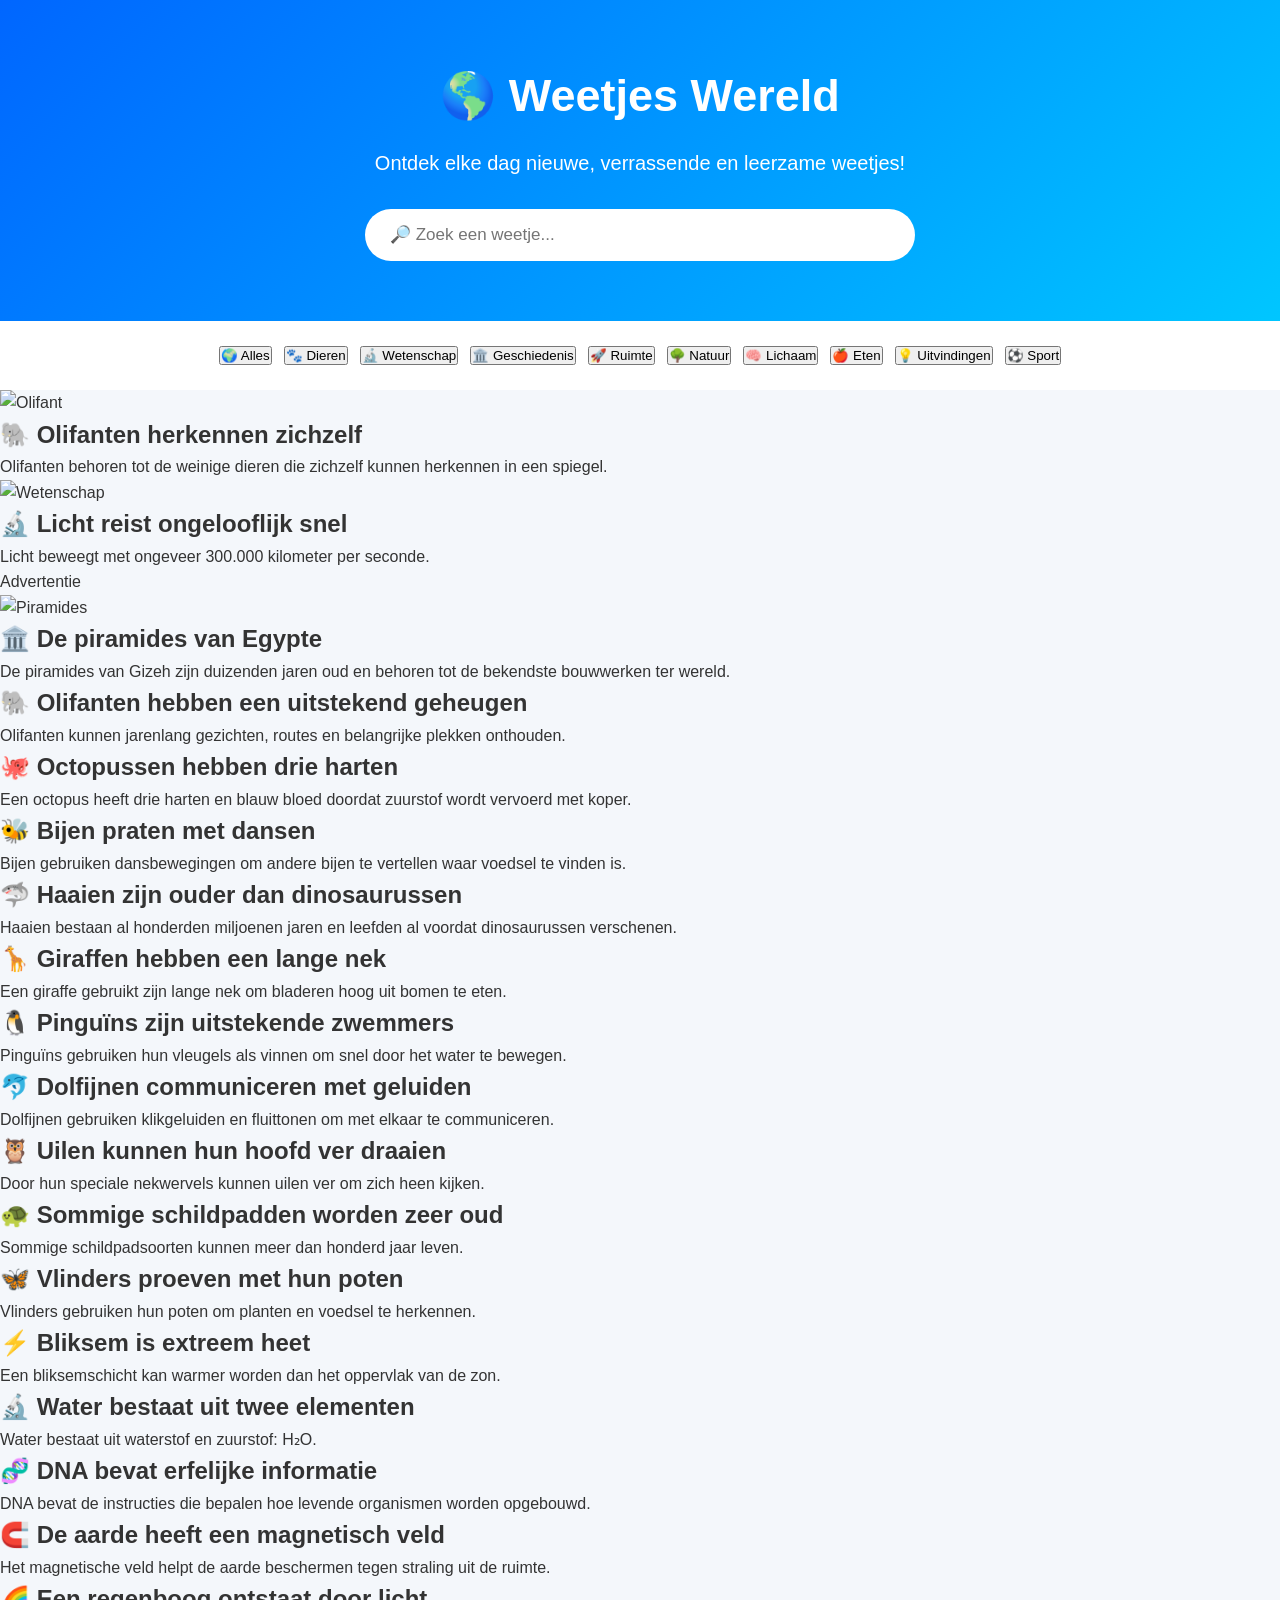
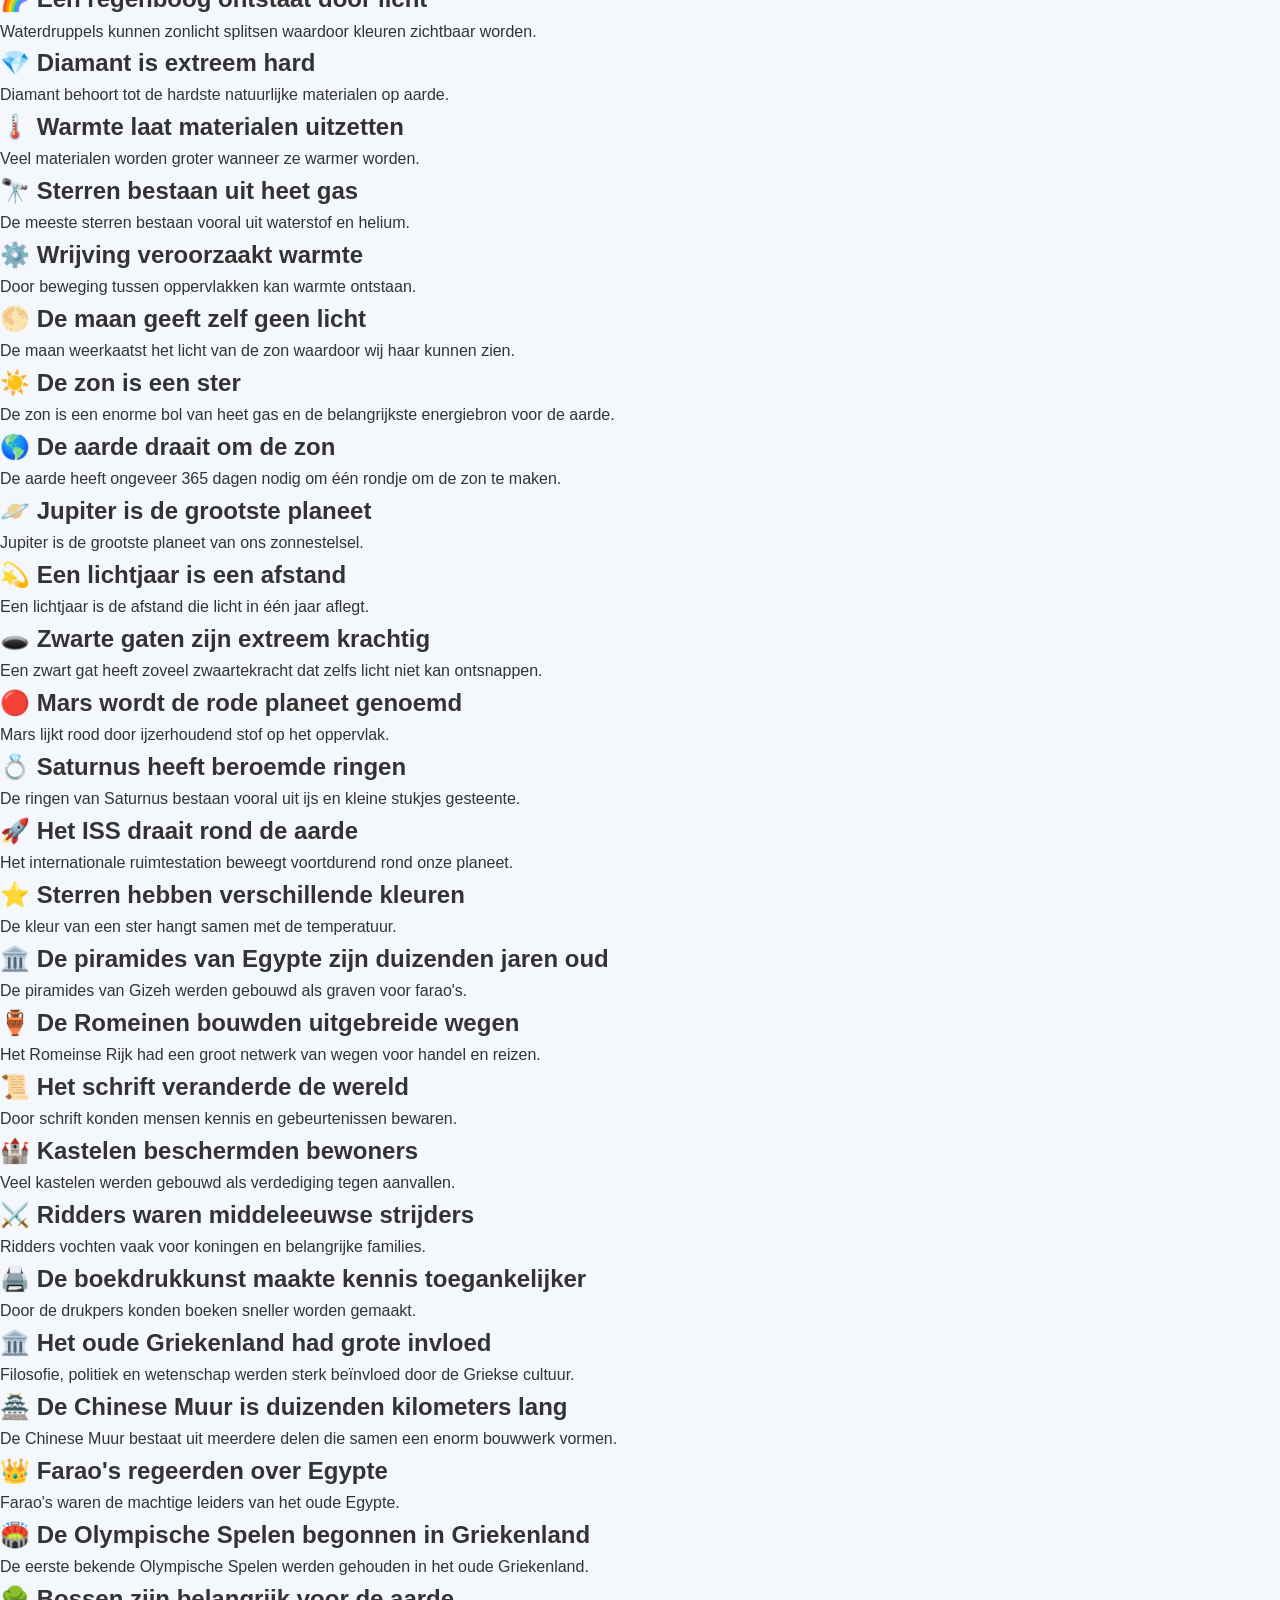
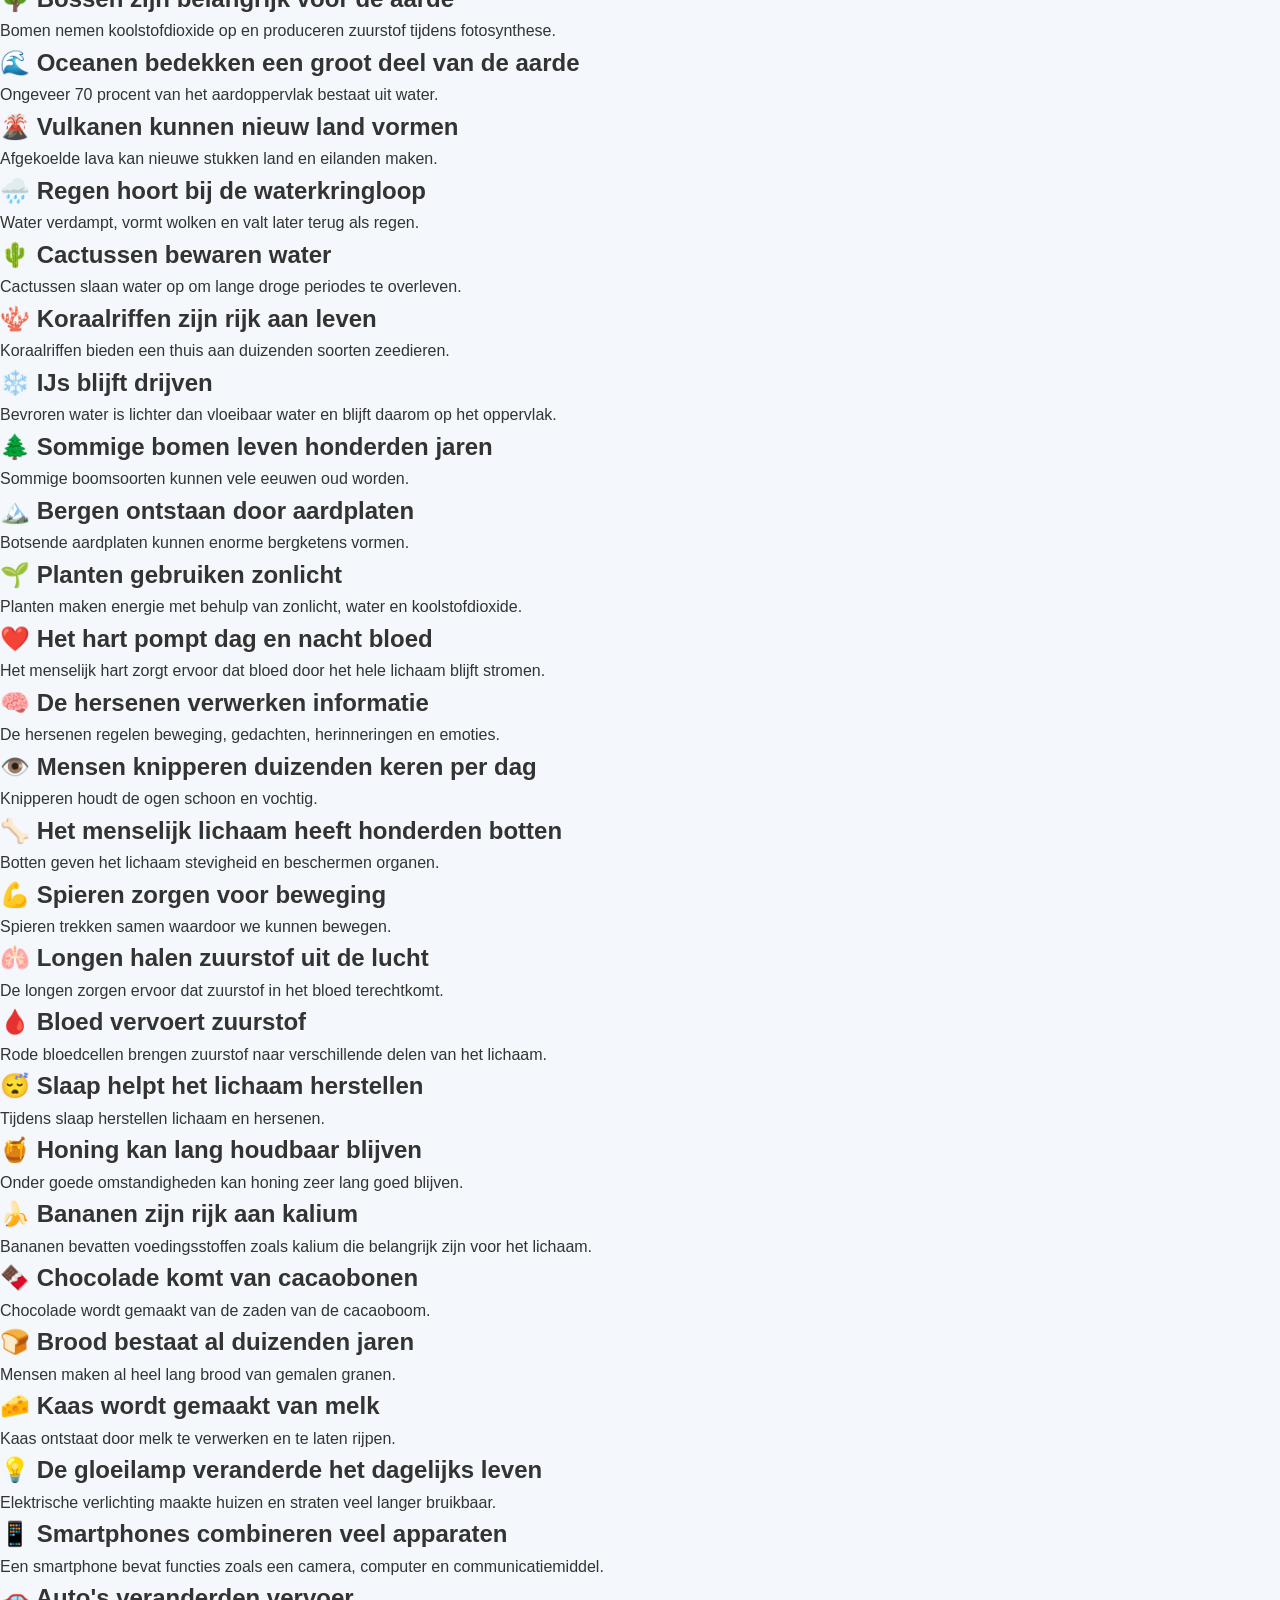
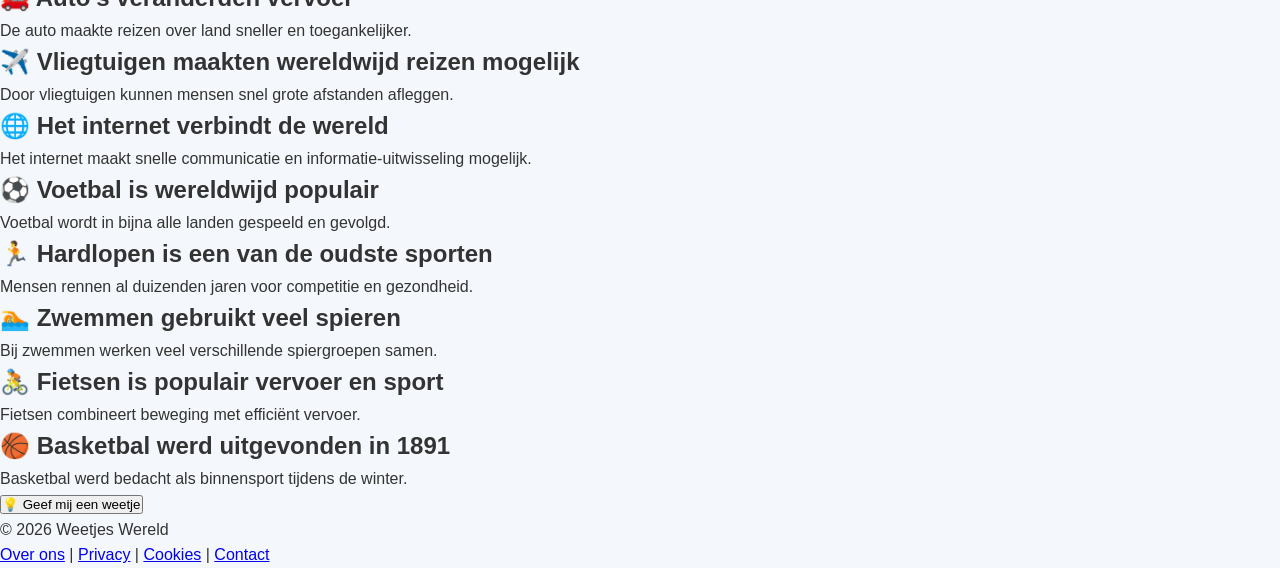
==== index.html @ 2235fa47 "Update index.html" ====
<!DOCTYPE html>
<html lang="nl">

<head>

<meta charset="UTF-8">
<meta name="viewport" content="width=device-width, initial-scale=1.0">

<title>Weetjes Wereld | De leukste en verrassendste weetjes</title>

<meta name="description" content="Ontdek dagelijks leuke weetjes over dieren, wetenschap, geschiedenis, ruimte, natuur, het menselijk lichaam en meer.">

<meta name="keywords" content="weetjes, leuke weetjes, dieren weetjes, wetenschap, geschiedenis, ruimte, natuur">

<meta name="author" content="Weetjes Wereld">


<!-- Google AdSense -->
<script async src="https://pagead2.googlesyndication.com/pagead/js/adsbygoogle.js?client=ca-pub-6813339615680211"
crossorigin="anonymous"></script>


<link rel="stylesheet" href="style.css">

</head>


<body>


<header>

<h1>🌎 Weetjes Wereld</h1>

<p>
Ontdek elke dag nieuwe, verrassende en leerzame weetjes!
</p>


<input 
type="text" 
id="search" 
placeholder="🔎 Zoek een weetje..."
>

</header>



<nav>

<button onclick="filter('alles')">🌍 Alles</button>
<button onclick="filter('dieren')">🐾 Dieren</button>
<button onclick="filter('wetenschap')">🔬 Wetenschap</button>
<button onclick="filter('geschiedenis')">🏛️ Geschiedenis</button>
<button onclick="filter('ruimte')">🚀 Ruimte</button>
<button onclick="filter('natuur')">🌳 Natuur</button>
<button onclick="filter('lichaam')">🧠 Lichaam</button>
<button onclick="filter('eten')">🍎 Eten</button>
<button onclick="filter('uitvindingen')">💡 Uitvindingen</button>
<button onclick="filter('sport')">⚽ Sport</button>

</nav>



<main id="weetjes">


<section class="kaart dieren">

<img src="https://images.unsplash.com/photo-1549366021-9f761d450615?auto=format&fit=crop&w=900&q=80" alt="Olifant">

<h2>🐘 Olifanten herkennen zichzelf</h2>

<p>
Olifanten behoren tot de weinige dieren die zichzelf kunnen herkennen in een spiegel.
</p>

</section>



<section class="kaart wetenschap">

<img src="https://images.unsplash.com/photo-1532094349884-543bc11b234d?auto=format&fit=crop&w=900&q=80" alt="Wetenschap">

<h2>🔬 Licht reist ongelooflijk snel</h2>

<p>
Licht beweegt met ongeveer 300.000 kilometer per seconde.
</p>

</section>



<section class="advertentie">

<p>Advertentie</p>

<ins class="adsbygoogle"
style="display:block"
data-ad-client="ca-pub-6813339615680211"
data-ad-format="auto"
data-full-width-responsive="true"></ins>


<script>
(adsbygoogle = window.adsbygoogle || []).push({});
</script>


</section>




<section class="kaart geschiedenis">

<img src="https://images.unsplash.com/photo-1564399579883-451a5d44ec08?auto=format&fit=crop&w=900&q=80" alt="Piramides">

<h2>🏛️ De piramides van Egypte</h2>

<p>
De piramides van Gizeh zijn duizenden jaren oud en behoren tot de bekendste bouwwerken ter wereld.
</p>

</section>




</main>



<div class="actie">

<button class="weetje-knop" onclick="willekeurigWeetje()">

💡 Geef mij een weetje

</button>

</div>




<footer>

<p>
© 2026 Weetjes Wereld
</p>


<p>

<a href="over-ons.html">Over ons</a> |

<a href="privacy.html">Privacy</a> |

<a href="cookiebeleid.html">Cookies</a> |

<a href="contact.html">Contact</a>

</p>

</footer>



<script src="weetjes.js?v=2"></script>
<script src="script.js?v=2"></script>


</body>

</html>
---- style.css ----
/* =====================================
   WEETJES WERELD - COMPLETE STYLE
   ===================================== */


* {
    margin: 0;
    padding: 0;
    box-sizing: border-box;
}


body {

    font-family: Arial, Helvetica, sans-serif;

    background: #f4f7fb;

    color: #333;

    line-height: 1.6;

}



/* ================= HEADER ================= */


header {

    background: linear-gradient(135deg,#0066ff,#00c6ff);

    color:white;

    text-align:center;

    padding:60px 20px;

}


header h1 {

    font-size:45px;

    margin-bottom:15px;

}


header p {

    font-size:20px;

    margin-bottom:30px;

}



#search {

    width:90%;

    max-width:550px;

    padding:16px 25px;

    border:none;

    border-radius:40px;

    font-size:17px;

    outline:none;

}



/* ================= NAVIGATIE ================= */


nav {

    background:white;

    display:flex;

    justify-content:center;

    flex-wrap:wrap;

    gap:12px;

    padding:25px;

}



nav button {
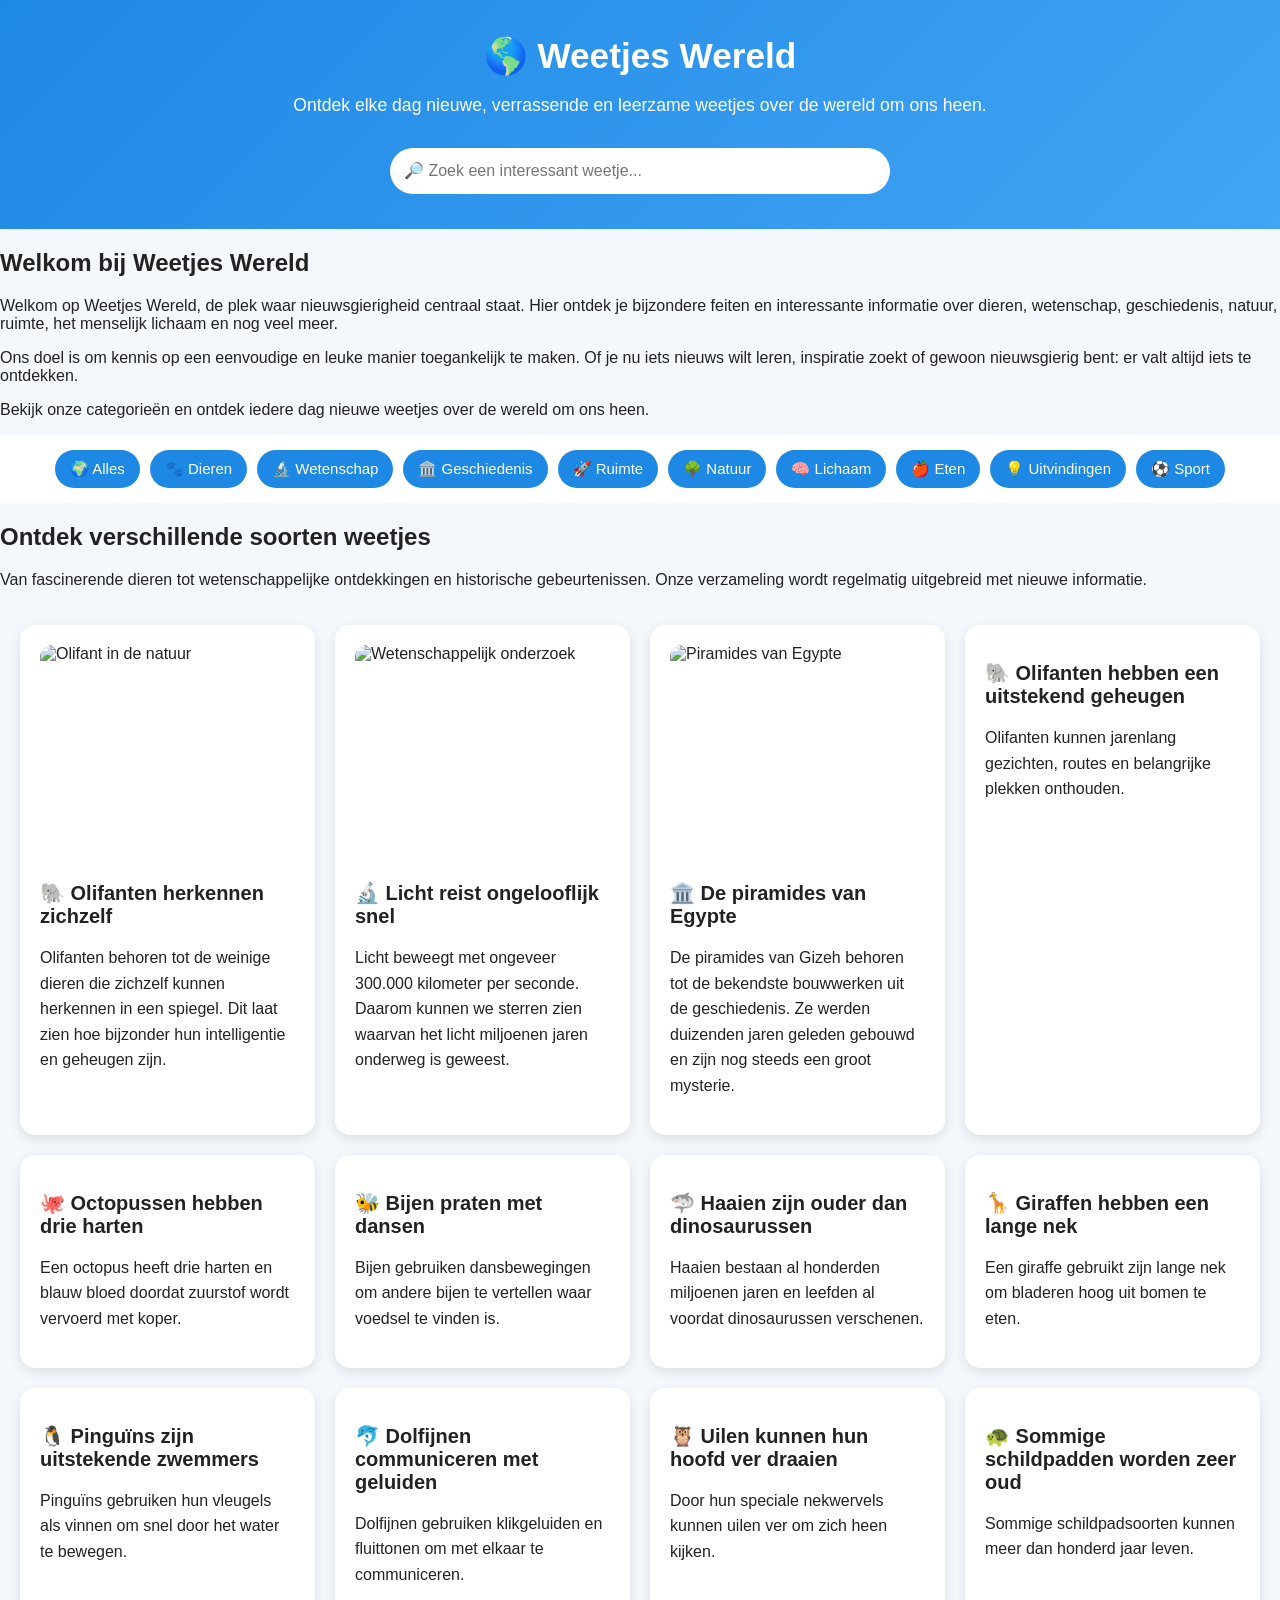
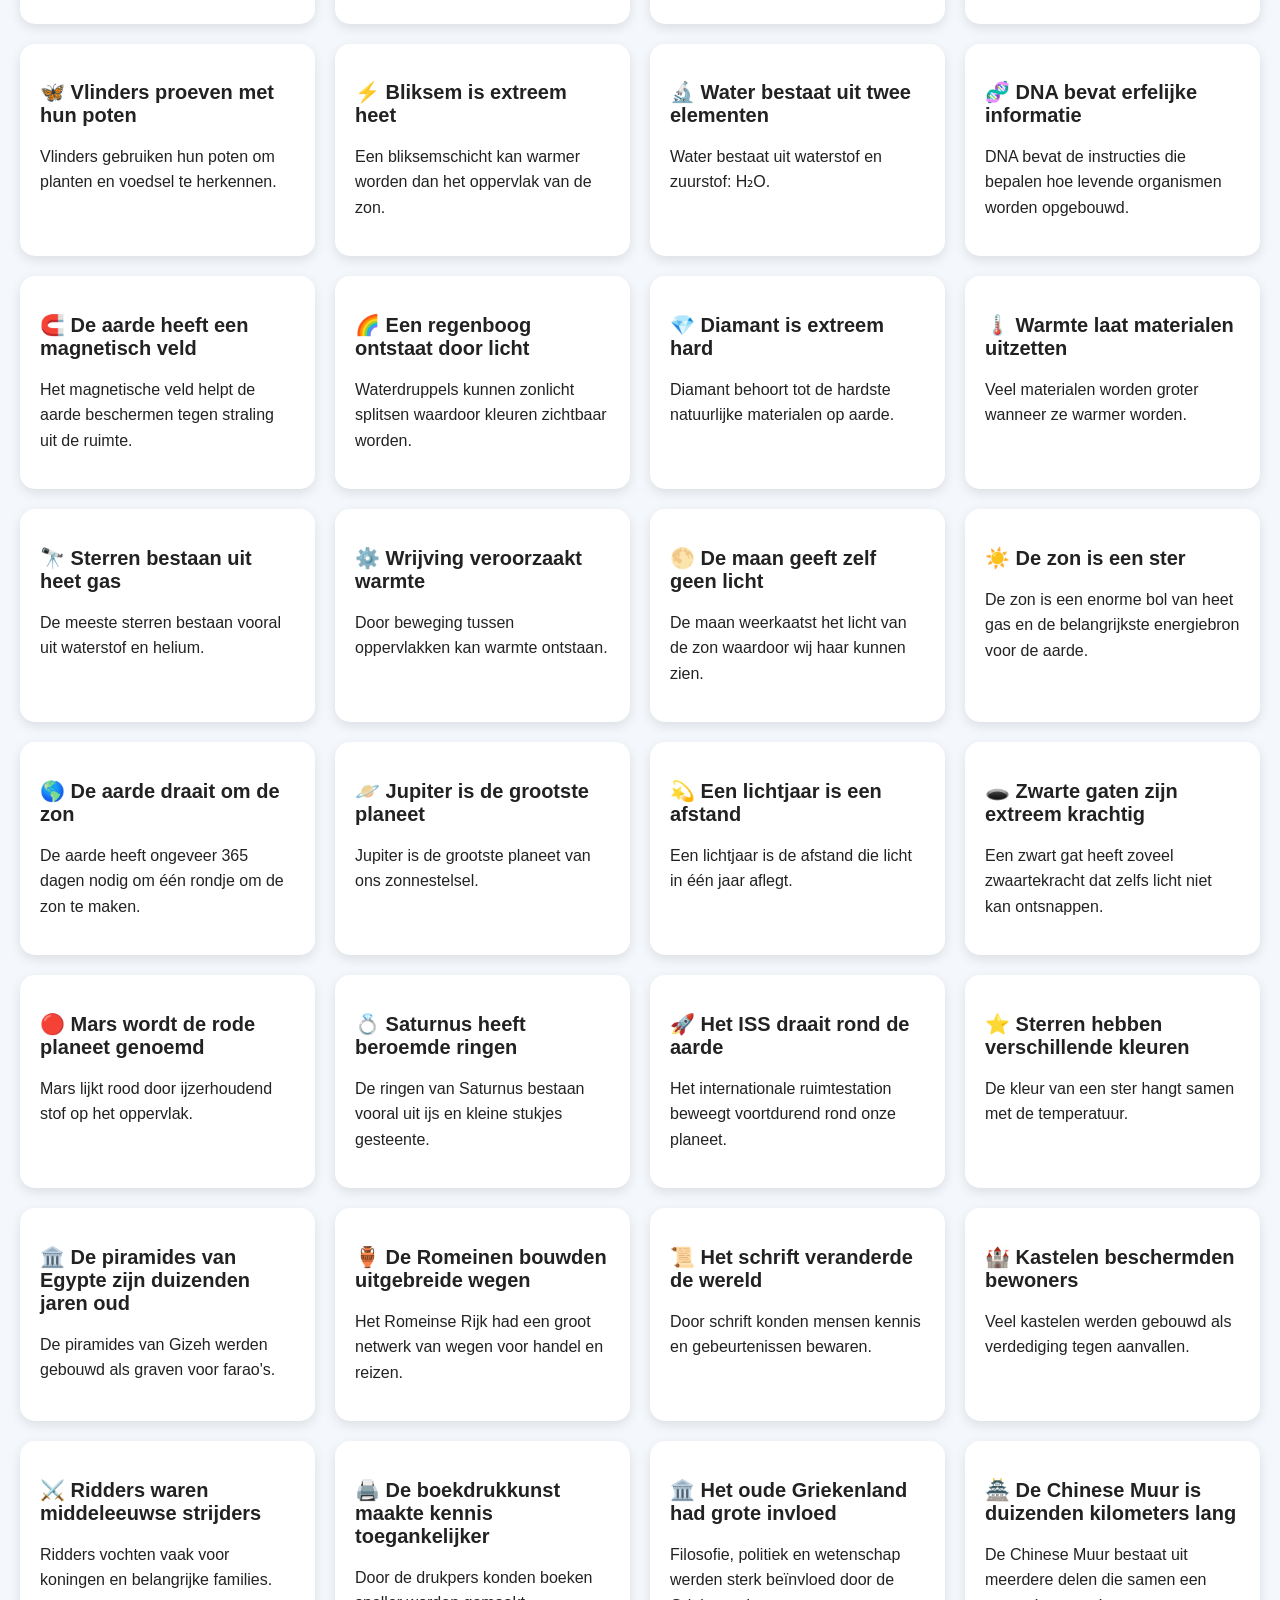
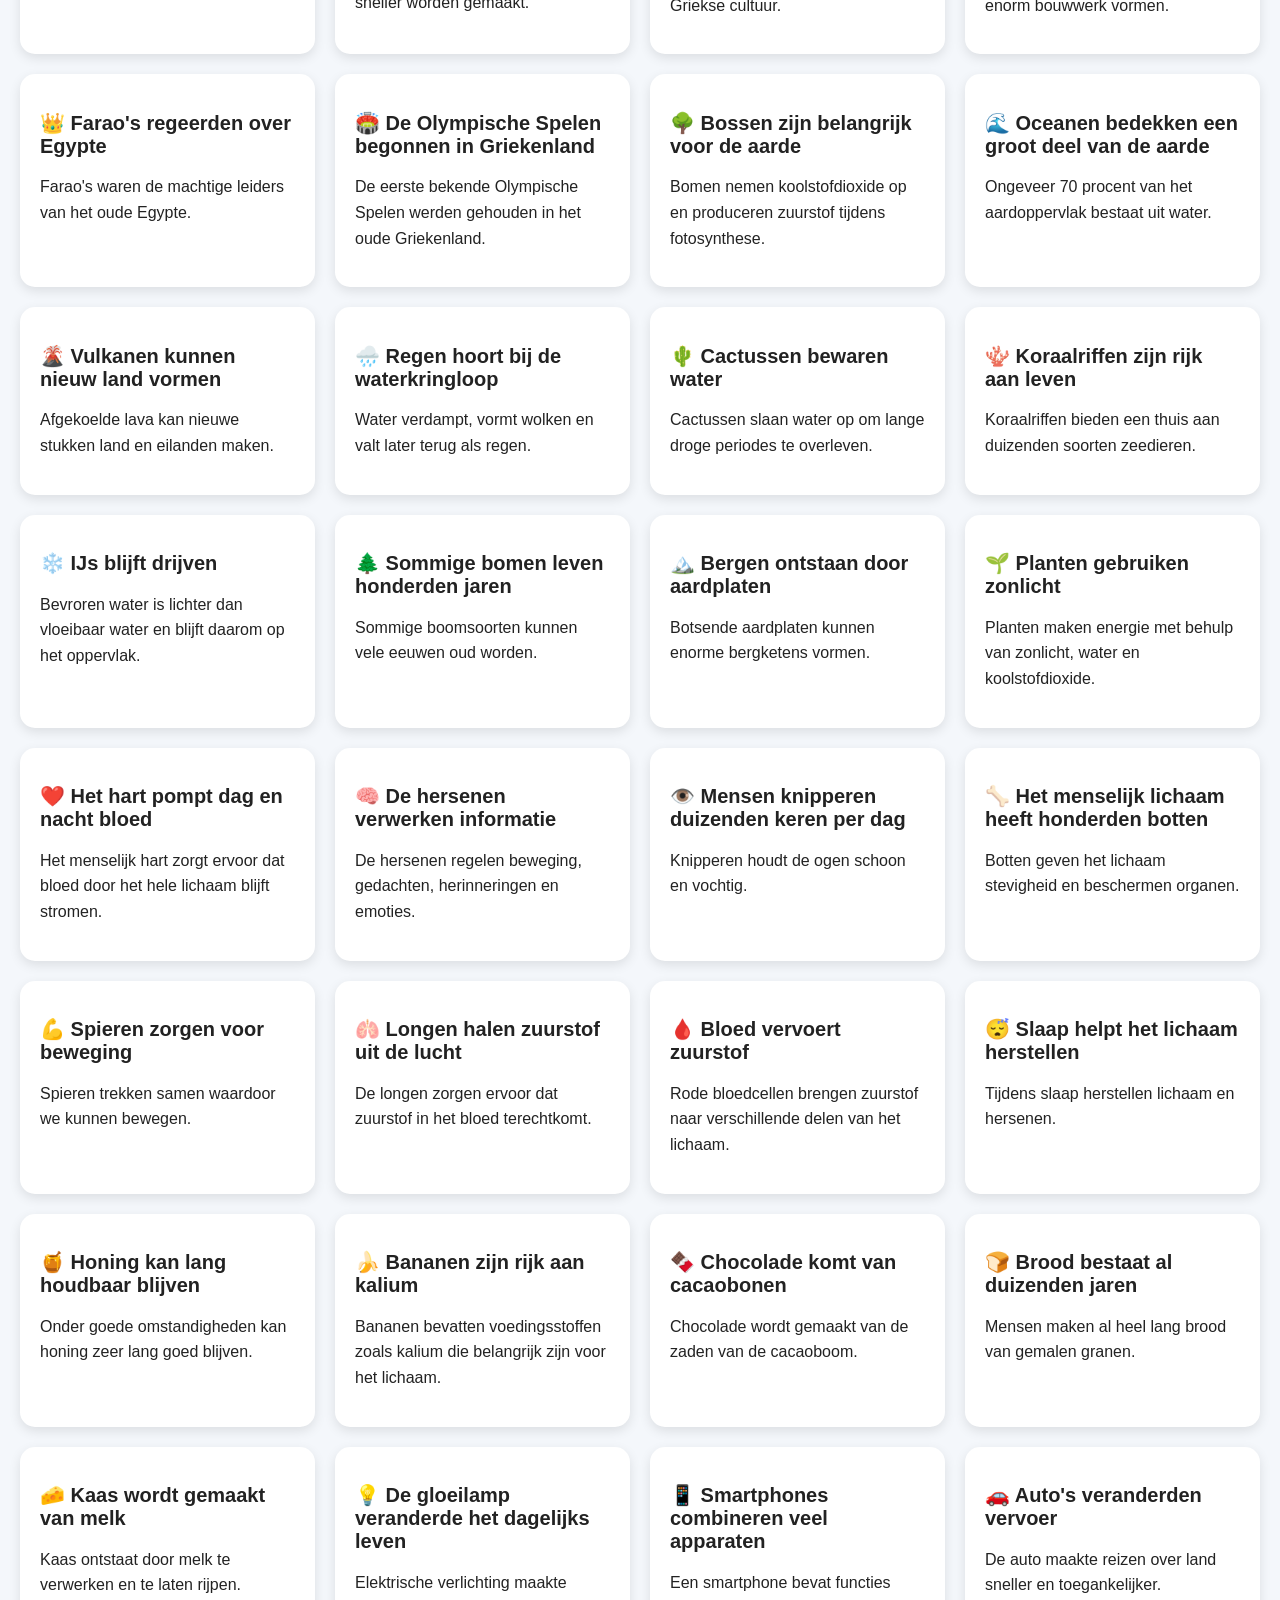
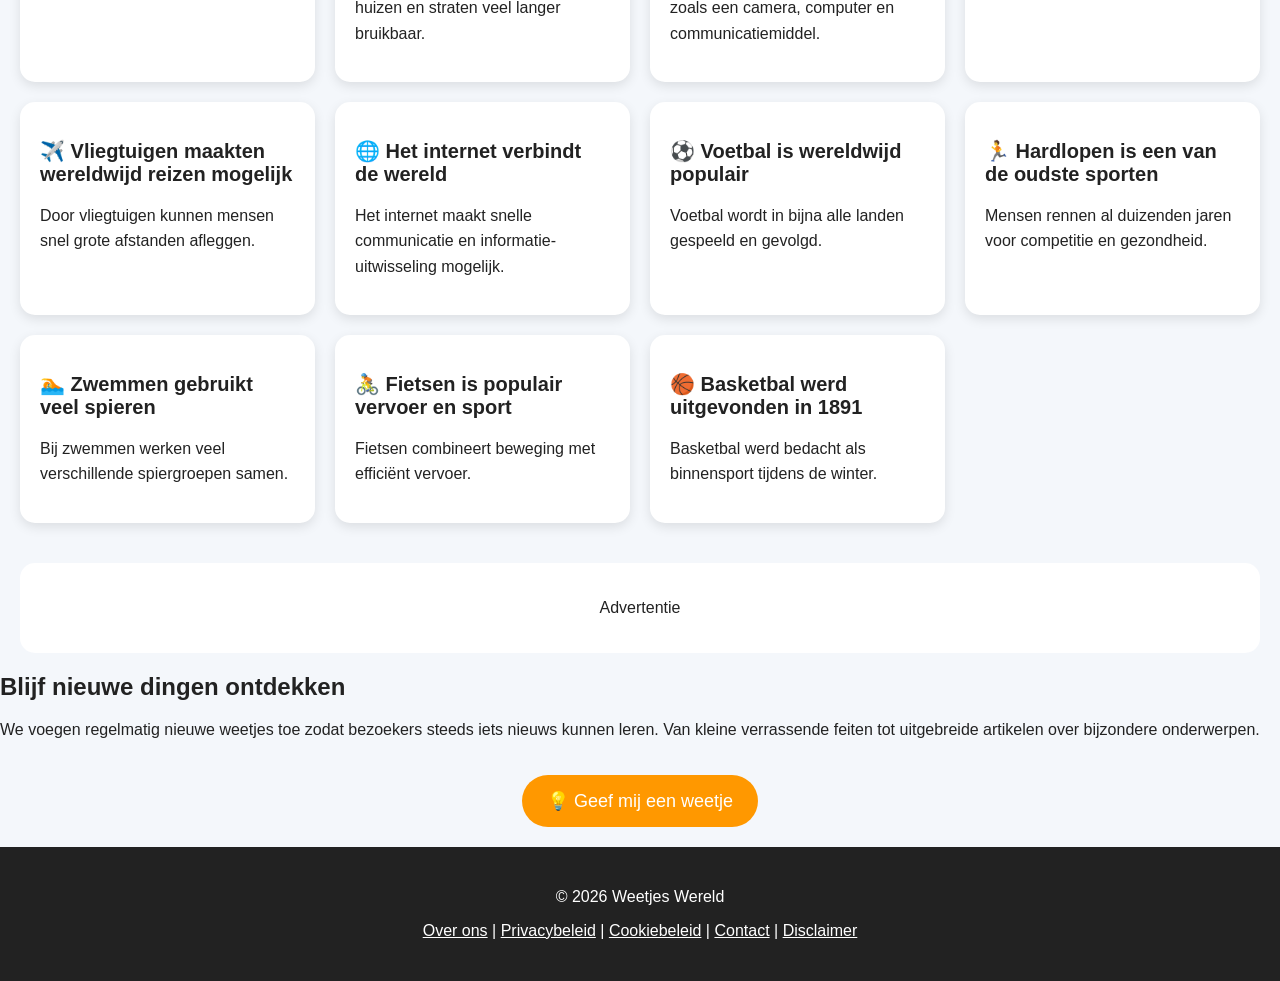
==== commit 85e65033: "Update index.html" ====
--- a/index.html
+++ b/index.html
@@ -6,11 +6,11 @@
 <meta charset="UTF-8">
 <meta name="viewport" content="width=device-width, initial-scale=1.0">
 
-<title>Weetjes Wereld | De leukste en verrassendste weetjes</title>
-
-<meta name="description" content="Ontdek dagelijks leuke weetjes over dieren, wetenschap, geschiedenis, ruimte, natuur, het menselijk lichaam en meer.">
-
-<meta name="keywords" content="weetjes, leuke weetjes, dieren weetjes, wetenschap, geschiedenis, ruimte, natuur">
+<title>Weetjes Wereld | Ontdek de leukste en verrassendste weetjes</title>
+
+<meta name="description" content="Ontdek honderden interessante weetjes over dieren, wetenschap, geschiedenis, ruimte, natuur, het menselijk lichaam en meer. Leer elke dag iets nieuws met Weetjes Wereld.">
+
+<meta name="keywords" content="weetjes, leuke weetjes, interessante feiten, dieren weetjes, wetenschap, geschiedenis, ruimte, natuur">
 
 <meta name="author" content="Weetjes Wereld">
 
@@ -33,17 +33,44 @@
 <h1>🌎 Weetjes Wereld</h1>
 
 <p>
-Ontdek elke dag nieuwe, verrassende en leerzame weetjes!
+Ontdek elke dag nieuwe, verrassende en leerzame weetjes over de wereld om ons heen.
 </p>
 
 
 <input 
 type="text" 
 id="search" 
-placeholder="🔎 Zoek een weetje..."
+placeholder="🔎 Zoek een interessant weetje..."
 >
 
 </header>
+
+
+
+<main>
+
+
+<section class="intro">
+
+<h2>Welkom bij Weetjes Wereld</h2>
+
+<p>
+Welkom op Weetjes Wereld, de plek waar nieuwsgierigheid centraal staat.
+Hier ontdek je bijzondere feiten en interessante informatie over dieren,
+wetenschap, geschiedenis, natuur, ruimte, het menselijk lichaam en nog veel meer.
+</p>
+
+<p>
+Ons doel is om kennis op een eenvoudige en leuke manier toegankelijk te maken.
+Of je nu iets nieuws wilt leren, inspiratie zoekt of gewoon nieuwsgierig bent:
+er valt altijd iets te ontdekken.
+</p>
+
+<p>
+Bekijk onze categorieën en ontdek iedere dag nieuwe weetjes over de wereld om ons heen.
+</p>
+
+</section>
 
 
 
@@ -64,17 +91,32 @@
 
 
 
-<main id="weetjes">
+<section class="categorie-info">
+
+<h2>Ontdek verschillende soorten weetjes</h2>
+
+<p>
+Van fascinerende dieren tot wetenschappelijke ontdekkingen en historische gebeurtenissen.
+Onze verzameling wordt regelmatig uitgebreid met nieuwe informatie.
+</p>
+
+</section>
+
+
+
+
+<section id="weetjes">
 
 
 <section class="kaart dieren">
 
-<img src="https://images.unsplash.com/photo-1549366021-9f761d450615?auto=format&fit=crop&w=900&q=80" alt="Olifant">
+<img src="https://images.unsplash.com/photo-1549366021-9f761d450615?auto=format&fit=crop&w=900&q=80" alt="Olifant in de natuur">
 
 <h2>🐘 Olifanten herkennen zichzelf</h2>
 
 <p>
 Olifanten behoren tot de weinige dieren die zichzelf kunnen herkennen in een spiegel.
+Dit laat zien hoe bijzonder hun intelligentie en geheugen zijn.
 </p>
 
 </section>
@@ -83,13 +125,33 @@
 
 <section class="kaart wetenschap">
 
-<img src="https://images.unsplash.com/photo-1532094349884-543bc11b234d?auto=format&fit=crop&w=900&q=80" alt="Wetenschap">
+<img src="https://images.unsplash.com/photo-1532094349884-543bc11b234d?auto=format&fit=crop&w=900&q=80" alt="Wetenschappelijk onderzoek">
 
 <h2>🔬 Licht reist ongelooflijk snel</h2>
 
 <p>
 Licht beweegt met ongeveer 300.000 kilometer per seconde.
-</p>
+Daarom kunnen we sterren zien waarvan het licht miljoenen jaren onderweg is geweest.
+</p>
+
+</section>
+
+
+
+<section class="kaart geschiedenis">
+
+<img src="https://images.unsplash.com/photo-1564399579883-451a5d44ec08?auto=format&fit=crop&w=900&q=80" alt="Piramides van Egypte">
+
+<h2>🏛️ De piramides van Egypte</h2>
+
+<p>
+De piramides van Gizeh behoren tot de bekendste bouwwerken uit de geschiedenis.
+Ze werden duizenden jaren geleden gebouwd en zijn nog steeds een groot mysterie.
+</p>
+
+</section>
+
+
 
 </section>
 
@@ -110,24 +172,30 @@
 (adsbygoogle = window.adsbygoogle || []).push({});
 </script>
 
-
-</section>
-
-
-
-
-<section class="kaart geschiedenis">
-
-<img src="https://images.unsplash.com/photo-1564399579883-451a5d44ec08?auto=format&fit=crop&w=900&q=80" alt="Piramides">
-
-<h2>🏛️ De piramides van Egypte</h2>
-
-<p>
-De piramides van Gizeh zijn duizenden jaren oud en behoren tot de bekendste bouwwerken ter wereld.
-</p>
-
-</section>
-
+</section>
+
+
+
+<section class="meer-info">
+
+<h2>Blijf nieuwe dingen ontdekken</h2>
+
+<p>
+We voegen regelmatig nieuwe weetjes toe zodat bezoekers steeds iets nieuws kunnen leren.
+Van kleine verrassende feiten tot uitgebreide artikelen over bijzondere onderwerpen.
+</p>
+
+</section>
+
+
+
+<div class="actie">
+
+<button class="weetje-knop" onclick="willekeurigWeetje()">
+💡 Geef mij een weetje
+</button>
+
+</div>
 
 
 
@@ -135,19 +203,6 @@
 
 
 
-<div class="actie">
-
-<button class="weetje-knop" onclick="willekeurigWeetje()">
-
-💡 Geef mij een weetje
-
-</button>
-
-</div>
-
-
-
-
 <footer>
 
 <p>
@@ -159,11 +214,13 @@
 
 <a href="over-ons.html">Over ons</a> |
 
-<a href="privacy.html">Privacy</a> |
-
-<a href="cookiebeleid.html">Cookies</a> |
-
-<a href="contact.html">Contact</a>
+<a href="privacy.html">Privacybeleid</a> |
+
+<a href="cookiebeleid.html">Cookiebeleid</a> |
+
+<a href="contact.html">Contact</a> |
+
+<a href="disclaimer.html">Disclaimer</a>
 
 </p>
 
--- a/style.css
+++ b/style.css
@@ -1,12 +1,18 @@
-/* =====================================
-   WEETJES WERELD - COMPLETE STYLE
-   ===================================== */
-
-
 * {
+    box-sizing: border-box;
+}
+
+
+html, body {
+
     margin: 0;
+
     padding: 0;
-    box-sizing: border-box;
+
+    width: 100%;
+
+    overflow-x: hidden;
+
 }
 
 
@@ -16,7 +22,163 @@
 
     background: #f4f7fb;
 
-    color: #333;
+    color: #222;
+
+}
+
+
+
+/* Header */
+
+header {
+
+    background: linear-gradient(135deg, #1e88e5, #42a5f5);
+
+    color: white;
+
+    text-align: center;
+
+    padding: 35px 20px;
+
+}
+
+
+header h1 {
+
+    margin: 0;
+
+    font-size: 2.2rem;
+
+}
+
+
+header p {
+
+    font-size: 1.1rem;
+
+}
+
+
+#search {
+
+    width: 100%;
+
+    max-width: 500px;
+
+    padding: 14px;
+
+    border-radius: 25px;
+
+    border: none;
+
+    font-size: 16px;
+
+    margin-top: 15px;
+
+}
+
+
+
+/* Navigatie */
+
+nav {
+
+    display: flex;
+
+    flex-wrap: wrap;
+
+    justify-content: center;
+
+    gap: 10px;
+
+    padding: 15px;
+
+    background: white;
+
+}
+
+
+nav button {
+
+    border: none;
+
+    background: #1e88e5;
+
+    color: white;
+
+    padding: 10px 15px;
+
+    border-radius: 20px;
+
+    cursor: pointer;
+
+    font-size: 15px;
+
+}
+
+
+
+/* Weetjes */
+
+#weetjes {
+
+    display: grid;
+
+    grid-template-columns: repeat(auto-fit, minmax(280px, 1fr));
+
+    gap: 20px;
+
+    padding: 20px;
+
+    width: 100%;
+
+}
+
+
+
+.kaart {
+
+    background: white;
+
+    border-radius: 15px;
+
+    padding: 20px;
+
+    box-shadow: 0 4px 12px rgba(0,0,0,0.1);
+
+    overflow: hidden;
+
+}
+
+
+
+.kaart img {
+
+    width: 100%;
+
+    max-width: 100%;
+
+    height: 220px;
+
+    object-fit: cover;
+
+    display: block;
+
+    border-radius: 12px;
+
+}
+
+
+
+.kaart h2 {
+
+    font-size: 1.25rem;
+
+}
+
+
+
+.kaart p {
 
     line-height: 1.6;
 
@@ -24,80 +186,156 @@
 
 
 
-/* ================= HEADER ================= */
+/* Advertentie */
+
+.advertentie {
+
+    background: white;
+
+    padding: 20px;
+
+    text-align: center;
+
+    border-radius: 15px;
+
+    margin: 20px;
+
+}
+
+
+
+/* Knop */
+
+.actie {
+
+    text-align: center;
+
+    padding: 20px;
+
+}
+
+
+.weetje-knop {
+
+    background: #ff9800;
+
+    color: white;
+
+    border: none;
+
+    padding: 15px 25px;
+
+    border-radius: 30px;
+
+    font-size: 18px;
+
+    cursor: pointer;
+
+}
+
+
+
+/* Footer */
+
+footer {
+
+    background: #222;
+
+    color: white;
+
+    text-align: center;
+
+    padding: 25px 15px;
+
+}
+
+
+footer a {
+
+    color: white;
+
+}
+
+
+
+/* Mobiel */
+
+@media (max-width:600px) {
 
 
 header {
 
-    background: linear-gradient(135deg,#0066ff,#00c6ff);
-
-    color:white;
-
-    text-align:center;
-
-    padding:60px 20px;
+    padding: 25px 15px;
 
 }
 
 
 header h1 {
 
-    font-size:45px;
-
-    margin-bottom:15px;
-
-}
-
-
-header p {
-
-    font-size:20px;
-
-    margin-bottom:30px;
-
-}
-
-
-
-#search {
-
-    width:90%;
-
-    max-width:550px;
-
-    padding:16px 25px;
-
-    border:none;
-
-    border-radius:40px;
-
-    font-size:17px;
-
-    outline:none;
-
-}
-
-
-
-/* ================= NAVIGATIE ================= */
-
-
-nav {
-
-    background:white;
-
-    display:flex;
-
-    justify-content:center;
-
-    flex-wrap:wrap;
-
-    gap:12px;
-
-    padding:25px;
-
-}
-
+    font-size: 1.7rem;
+
+}
 
 
 nav button {
+
+    width: 45%;
+
+    font-size: 14px;
+
+}
+
+
+#weetjes {
+
+    display: block;
+
+    padding: 12px;
+
+}
+
+
+.kaart {
+
+    width: 100%;
+
+    margin-bottom: 15px;
+
+}
+
+
+.kaart img {
+
+    width: 100%;
+
+    height: 180px;
+
+}
+
+
+.advertentie {
+
+    margin: 12px;
+
+}
+
+
+.weetje-knop {
+
+    width: 90%;
+
+}
+
+
+}
+
+
+/* Extra bescherming voor alle afbeeldingen */
+
+img {
+
+    max-width: 100%;
+
+    height: auto;
+
+}
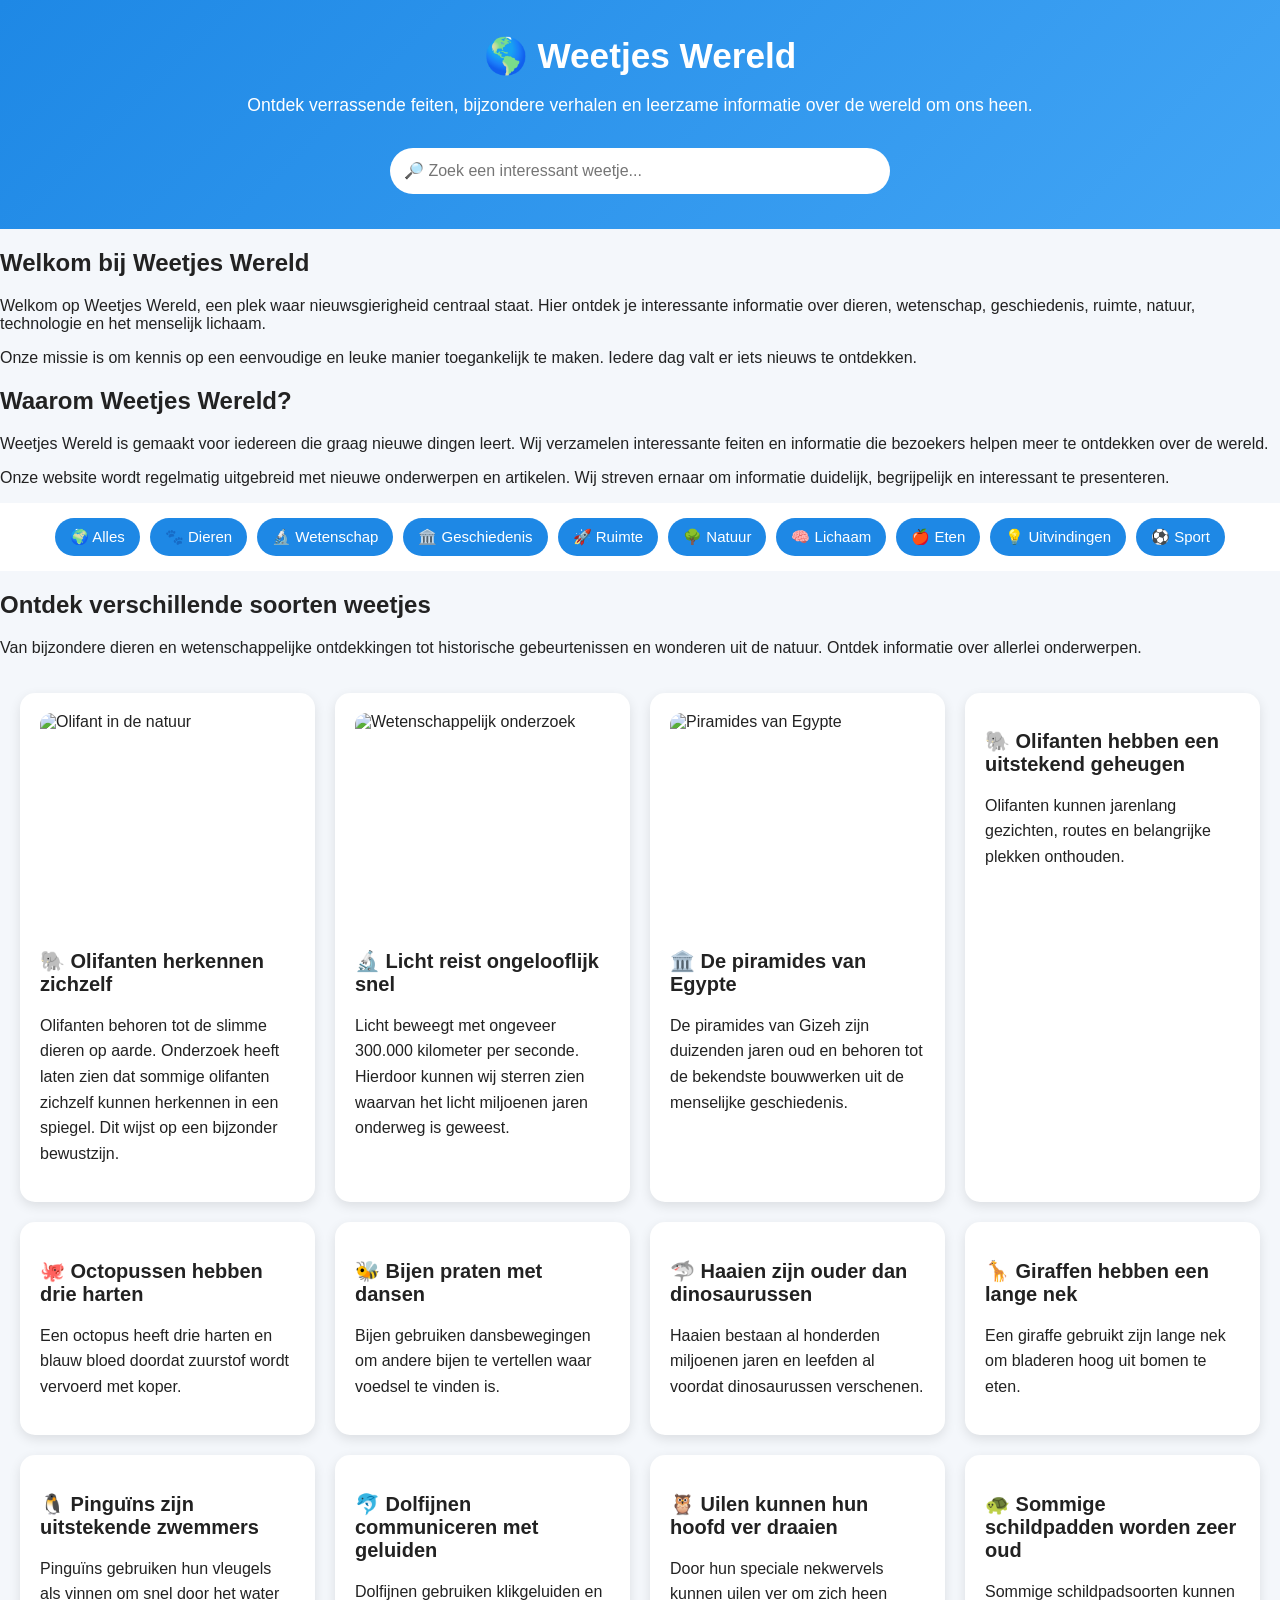
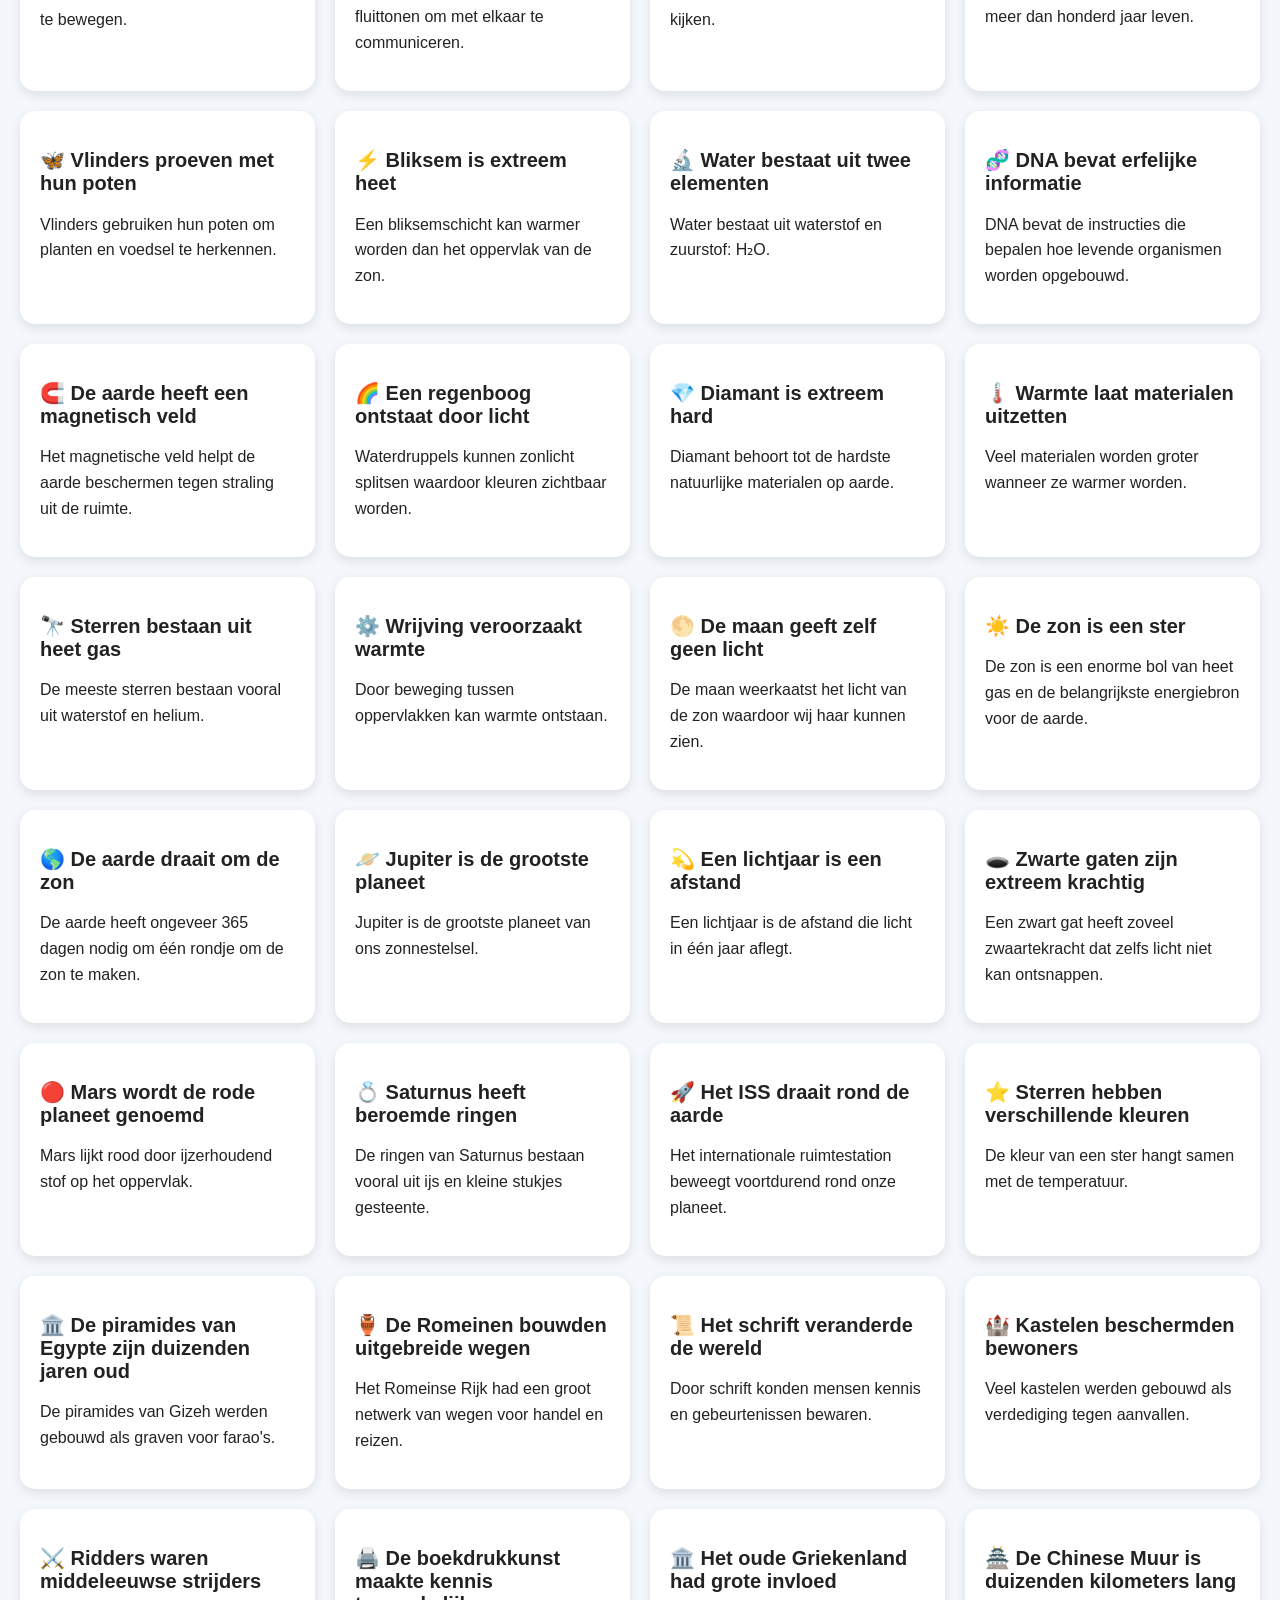
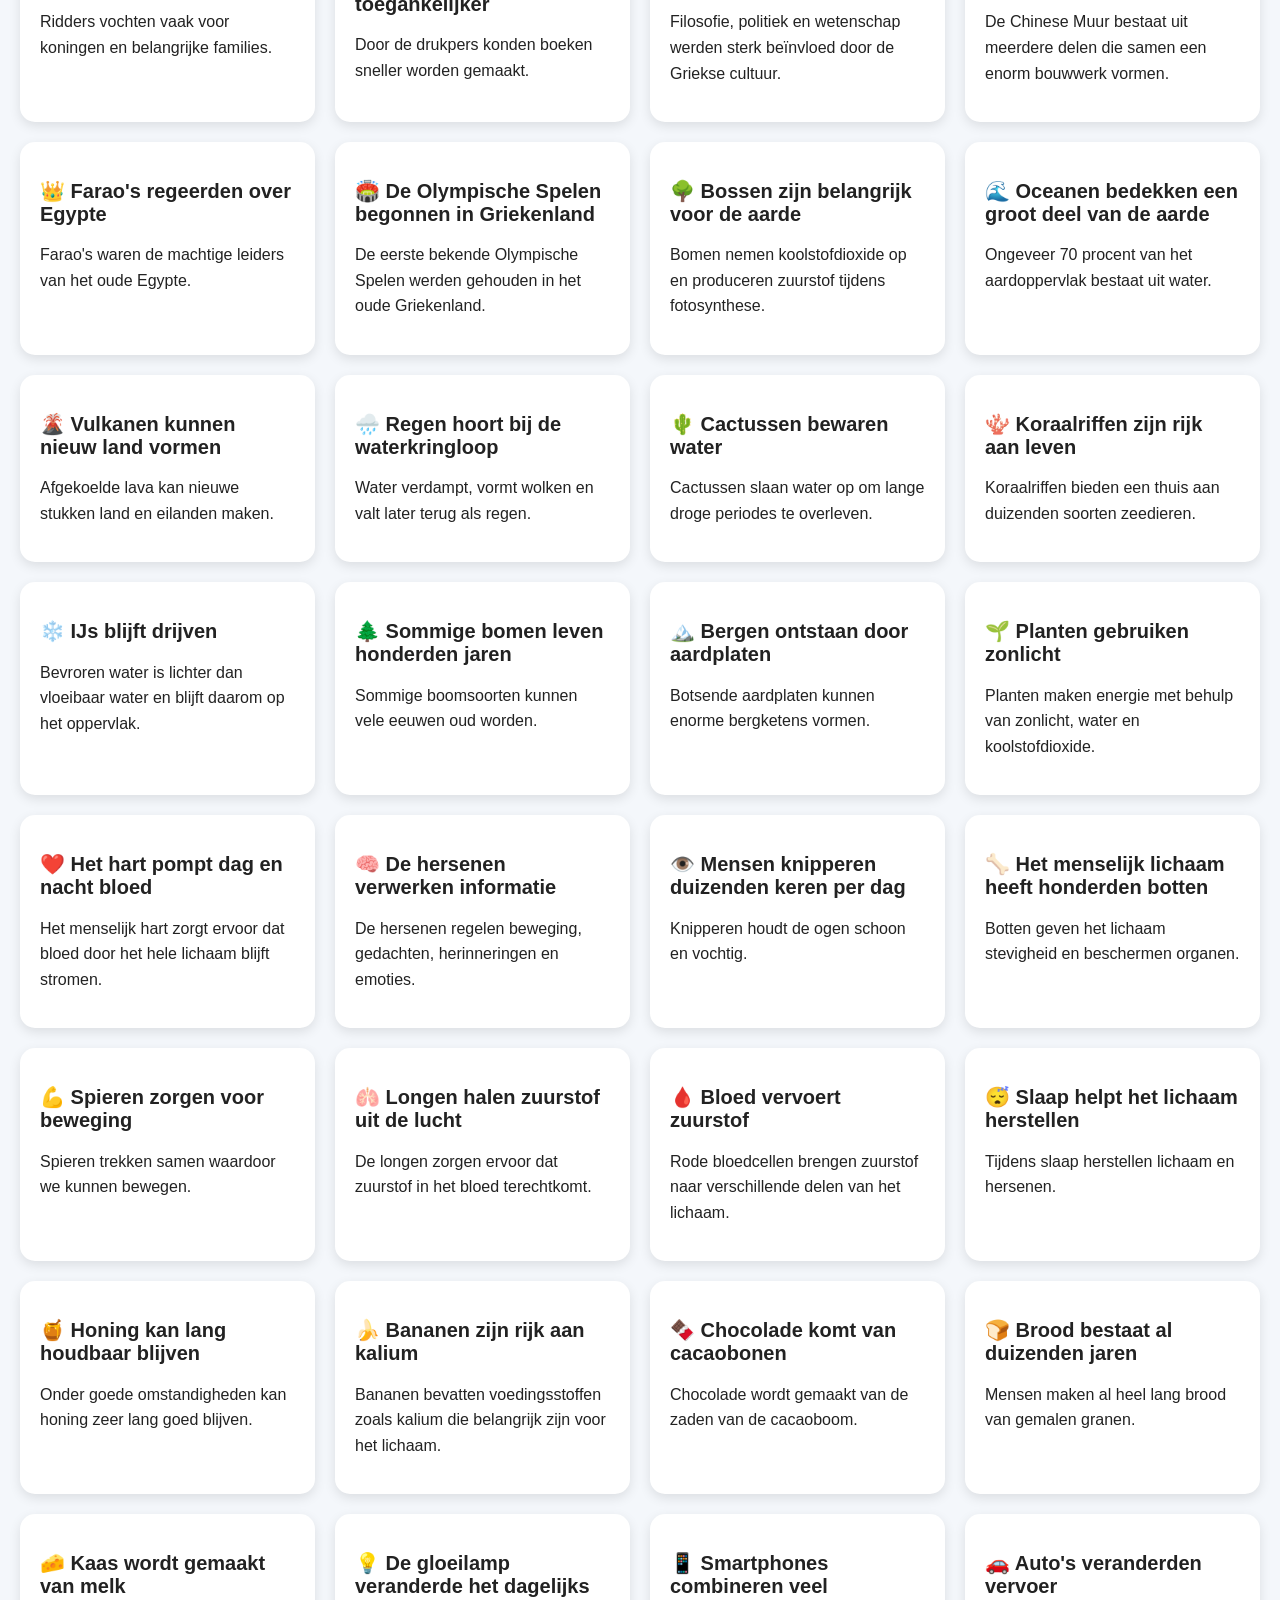
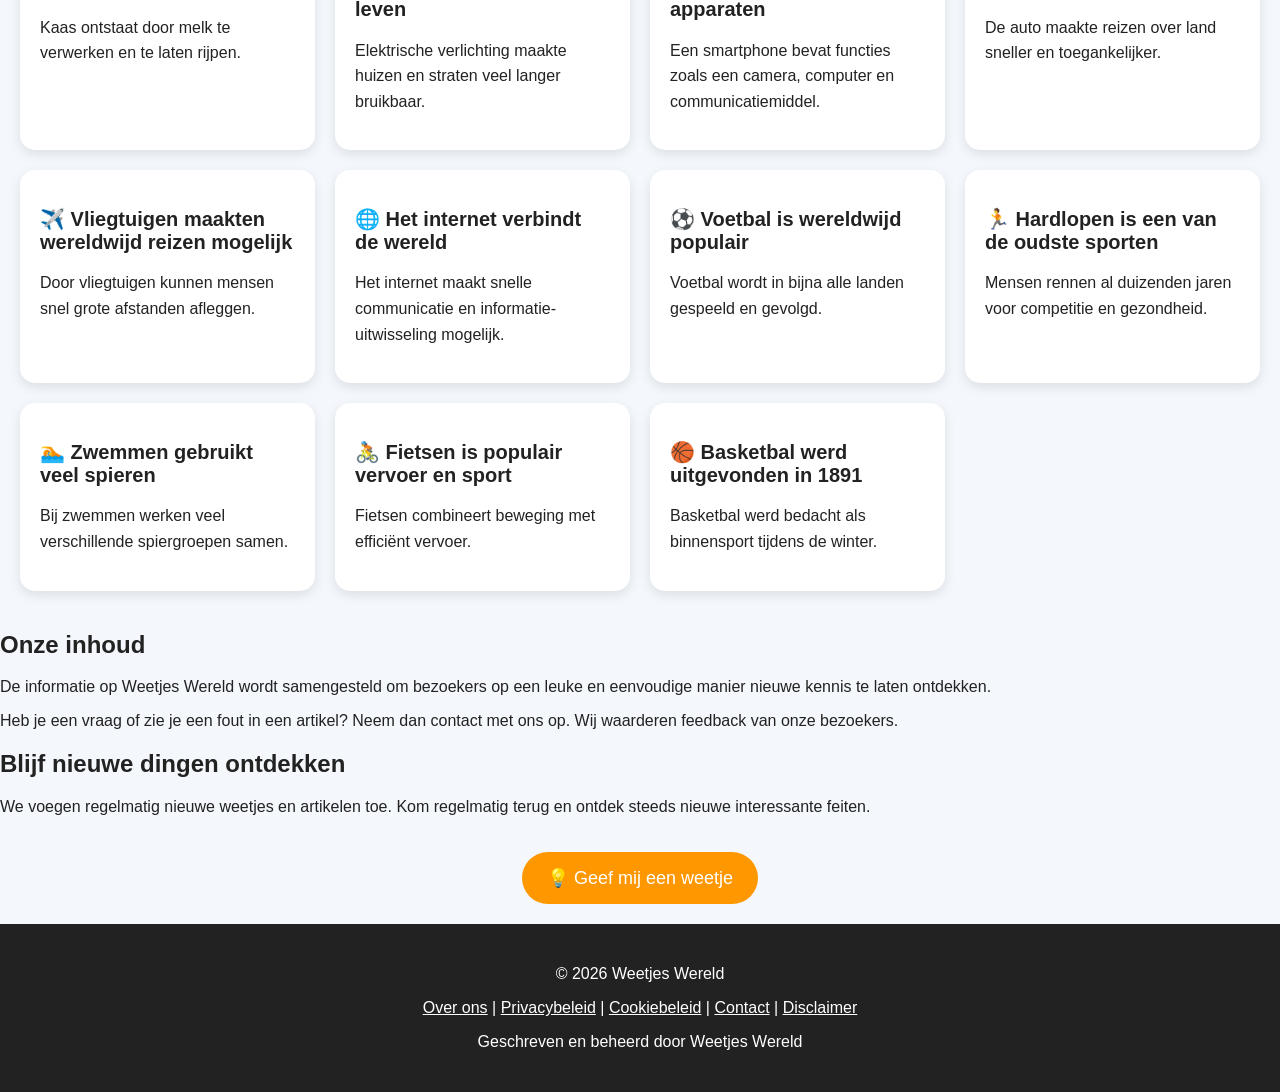
==== commit 30ccb27f: "Update index.html" ====
--- a/index.html
+++ b/index.html
@@ -6,11 +6,9 @@
 <meta charset="UTF-8">
 <meta name="viewport" content="width=device-width, initial-scale=1.0">
 
-<title>Weetjes Wereld | Ontdek de leukste en verrassendste weetjes</title>
-
-<meta name="description" content="Ontdek honderden interessante weetjes over dieren, wetenschap, geschiedenis, ruimte, natuur, het menselijk lichaam en meer. Leer elke dag iets nieuws met Weetjes Wereld.">
-
-<meta name="keywords" content="weetjes, leuke weetjes, interessante feiten, dieren weetjes, wetenschap, geschiedenis, ruimte, natuur">
+<title>Weetjes Wereld | Interessante weetjes en leerzame feiten</title>
+
+<meta name="description" content="Ontdek interessante weetjes over dieren, wetenschap, geschiedenis, ruimte, natuur en het menselijk lichaam. Leer elke dag iets nieuws met Weetjes Wereld.">
 
 <meta name="author" content="Weetjes Wereld">
 
@@ -33,7 +31,7 @@
 <h1>🌎 Weetjes Wereld</h1>
 
 <p>
-Ontdek elke dag nieuwe, verrassende en leerzame weetjes over de wereld om ons heen.
+Ontdek verrassende feiten, bijzondere verhalen en leerzame informatie over de wereld om ons heen.
 </p>
 
 
@@ -55,19 +53,33 @@
 <h2>Welkom bij Weetjes Wereld</h2>
 
 <p>
-Welkom op Weetjes Wereld, de plek waar nieuwsgierigheid centraal staat.
-Hier ontdek je bijzondere feiten en interessante informatie over dieren,
-wetenschap, geschiedenis, natuur, ruimte, het menselijk lichaam en nog veel meer.
-</p>
-
-<p>
-Ons doel is om kennis op een eenvoudige en leuke manier toegankelijk te maken.
-Of je nu iets nieuws wilt leren, inspiratie zoekt of gewoon nieuwsgierig bent:
-er valt altijd iets te ontdekken.
-</p>
-
-<p>
-Bekijk onze categorieën en ontdek iedere dag nieuwe weetjes over de wereld om ons heen.
+Welkom op Weetjes Wereld, een plek waar nieuwsgierigheid centraal staat.
+Hier ontdek je interessante informatie over dieren, wetenschap, geschiedenis,
+ruimte, natuur, technologie en het menselijk lichaam.
+</p>
+
+<p>
+Onze missie is om kennis op een eenvoudige en leuke manier toegankelijk te maken.
+Iedere dag valt er iets nieuws te ontdekken.
+</p>
+
+</section>
+
+
+
+<section class="vertrouwen">
+
+<h2>Waarom Weetjes Wereld?</h2>
+
+<p>
+Weetjes Wereld is gemaakt voor iedereen die graag nieuwe dingen leert.
+Wij verzamelen interessante feiten en informatie die bezoekers helpen
+meer te ontdekken over de wereld.
+</p>
+
+<p>
+Onze website wordt regelmatig uitgebreid met nieuwe onderwerpen en artikelen.
+Wij streven ernaar om informatie duidelijk, begrijpelijk en interessant te presenteren.
 </p>
 
 </section>
@@ -96,8 +108,8 @@
 <h2>Ontdek verschillende soorten weetjes</h2>
 
 <p>
-Van fascinerende dieren tot wetenschappelijke ontdekkingen en historische gebeurtenissen.
-Onze verzameling wordt regelmatig uitgebreid met nieuwe informatie.
+Van bijzondere dieren en wetenschappelijke ontdekkingen tot historische gebeurtenissen
+en wonderen uit de natuur. Ontdek informatie over allerlei onderwerpen.
 </p>
 
 </section>
@@ -115,8 +127,9 @@
 <h2>🐘 Olifanten herkennen zichzelf</h2>
 
 <p>
-Olifanten behoren tot de weinige dieren die zichzelf kunnen herkennen in een spiegel.
-Dit laat zien hoe bijzonder hun intelligentie en geheugen zijn.
+Olifanten behoren tot de slimme dieren op aarde.
+Onderzoek heeft laten zien dat sommige olifanten zichzelf kunnen herkennen
+in een spiegel. Dit wijst op een bijzonder bewustzijn.
 </p>
 
 </section>
@@ -131,7 +144,7 @@
 
 <p>
 Licht beweegt met ongeveer 300.000 kilometer per seconde.
-Daarom kunnen we sterren zien waarvan het licht miljoenen jaren onderweg is geweest.
+Hierdoor kunnen wij sterren zien waarvan het licht miljoenen jaren onderweg is geweest.
 </p>
 
 </section>
@@ -145,34 +158,33 @@
 <h2>🏛️ De piramides van Egypte</h2>
 
 <p>
-De piramides van Gizeh behoren tot de bekendste bouwwerken uit de geschiedenis.
-Ze werden duizenden jaren geleden gebouwd en zijn nog steeds een groot mysterie.
-</p>
-
-</section>
-
-
-
-</section>
-
-
-
-<section class="advertentie">
-
-<p>Advertentie</p>
-
-<ins class="adsbygoogle"
-style="display:block"
-data-ad-client="ca-pub-6813339615680211"
-data-ad-format="auto"
-data-full-width-responsive="true"></ins>
-
-
-<script>
-(adsbygoogle = window.adsbygoogle || []).push({});
-</script>
-
-</section>
+De piramides van Gizeh zijn duizenden jaren oud en behoren tot
+de bekendste bouwwerken uit de menselijke geschiedenis.
+</p>
+
+</section>
+
+
+</section>
+
+
+
+<section class="redactie">
+
+<h2>Onze inhoud</h2>
+
+<p>
+De informatie op Weetjes Wereld wordt samengesteld om bezoekers op een
+leuke en eenvoudige manier nieuwe kennis te laten ontdekken.
+</p>
+
+<p>
+Heb je een vraag of zie je een fout in een artikel?
+Neem dan contact met ons op. Wij waarderen feedback van onze bezoekers.
+</p>
+
+</section>
+
 
 
 
@@ -181,8 +193,8 @@
 <h2>Blijf nieuwe dingen ontdekken</h2>
 
 <p>
-We voegen regelmatig nieuwe weetjes toe zodat bezoekers steeds iets nieuws kunnen leren.
-Van kleine verrassende feiten tot uitgebreide artikelen over bijzondere onderwerpen.
+We voegen regelmatig nieuwe weetjes en artikelen toe.
+Kom regelmatig terug en ontdek steeds nieuwe interessante feiten.
 </p>
 
 </section>
@@ -192,7 +204,9 @@
 <div class="actie">
 
 <button class="weetje-knop" onclick="willekeurigWeetje()">
+
 💡 Geef mij een weetje
+
 </button>
 
 </div>
@@ -224,11 +238,18 @@
 
 </p>
 
+
+<p>
+Geschreven en beheerd door Weetjes Wereld
+</p>
+
+
 </footer>
 
 
 
 <script src="weetjes.js?v=2"></script>
+
 <script src="script.js?v=2"></script>
 
 
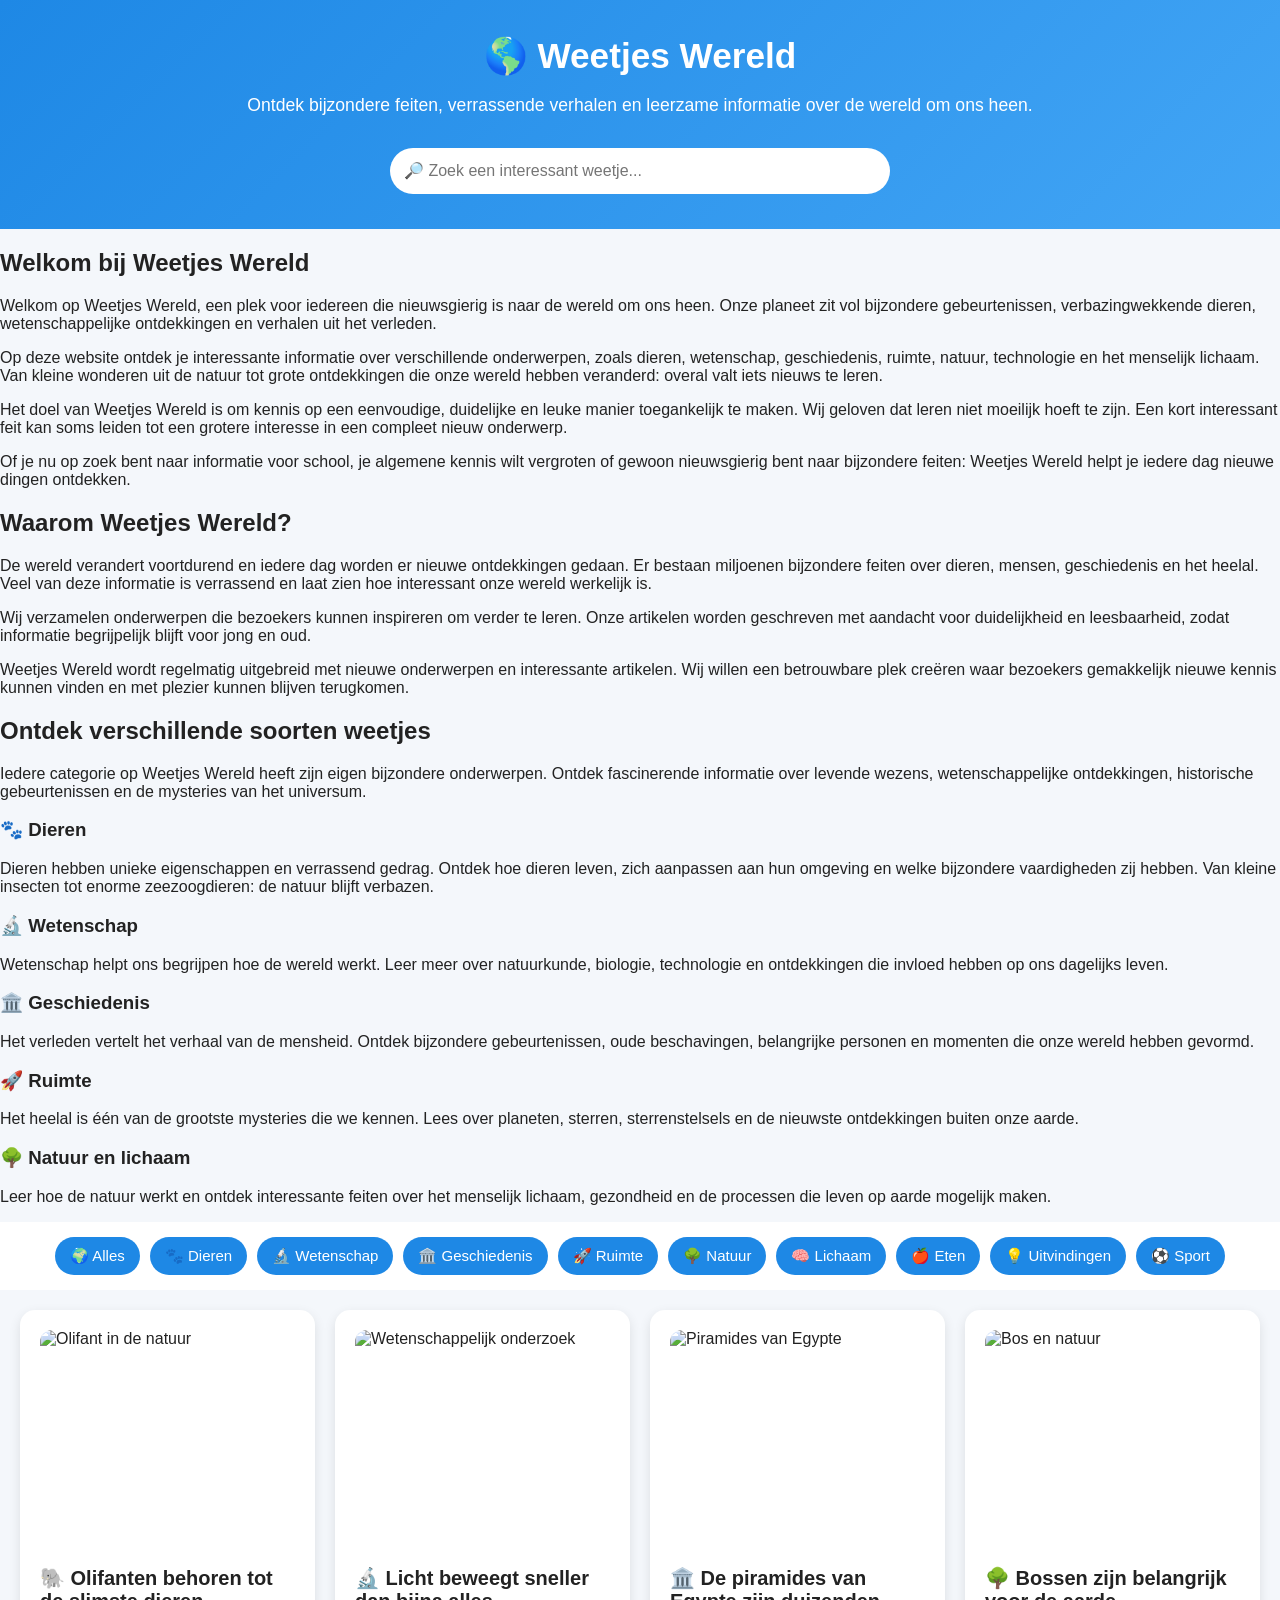
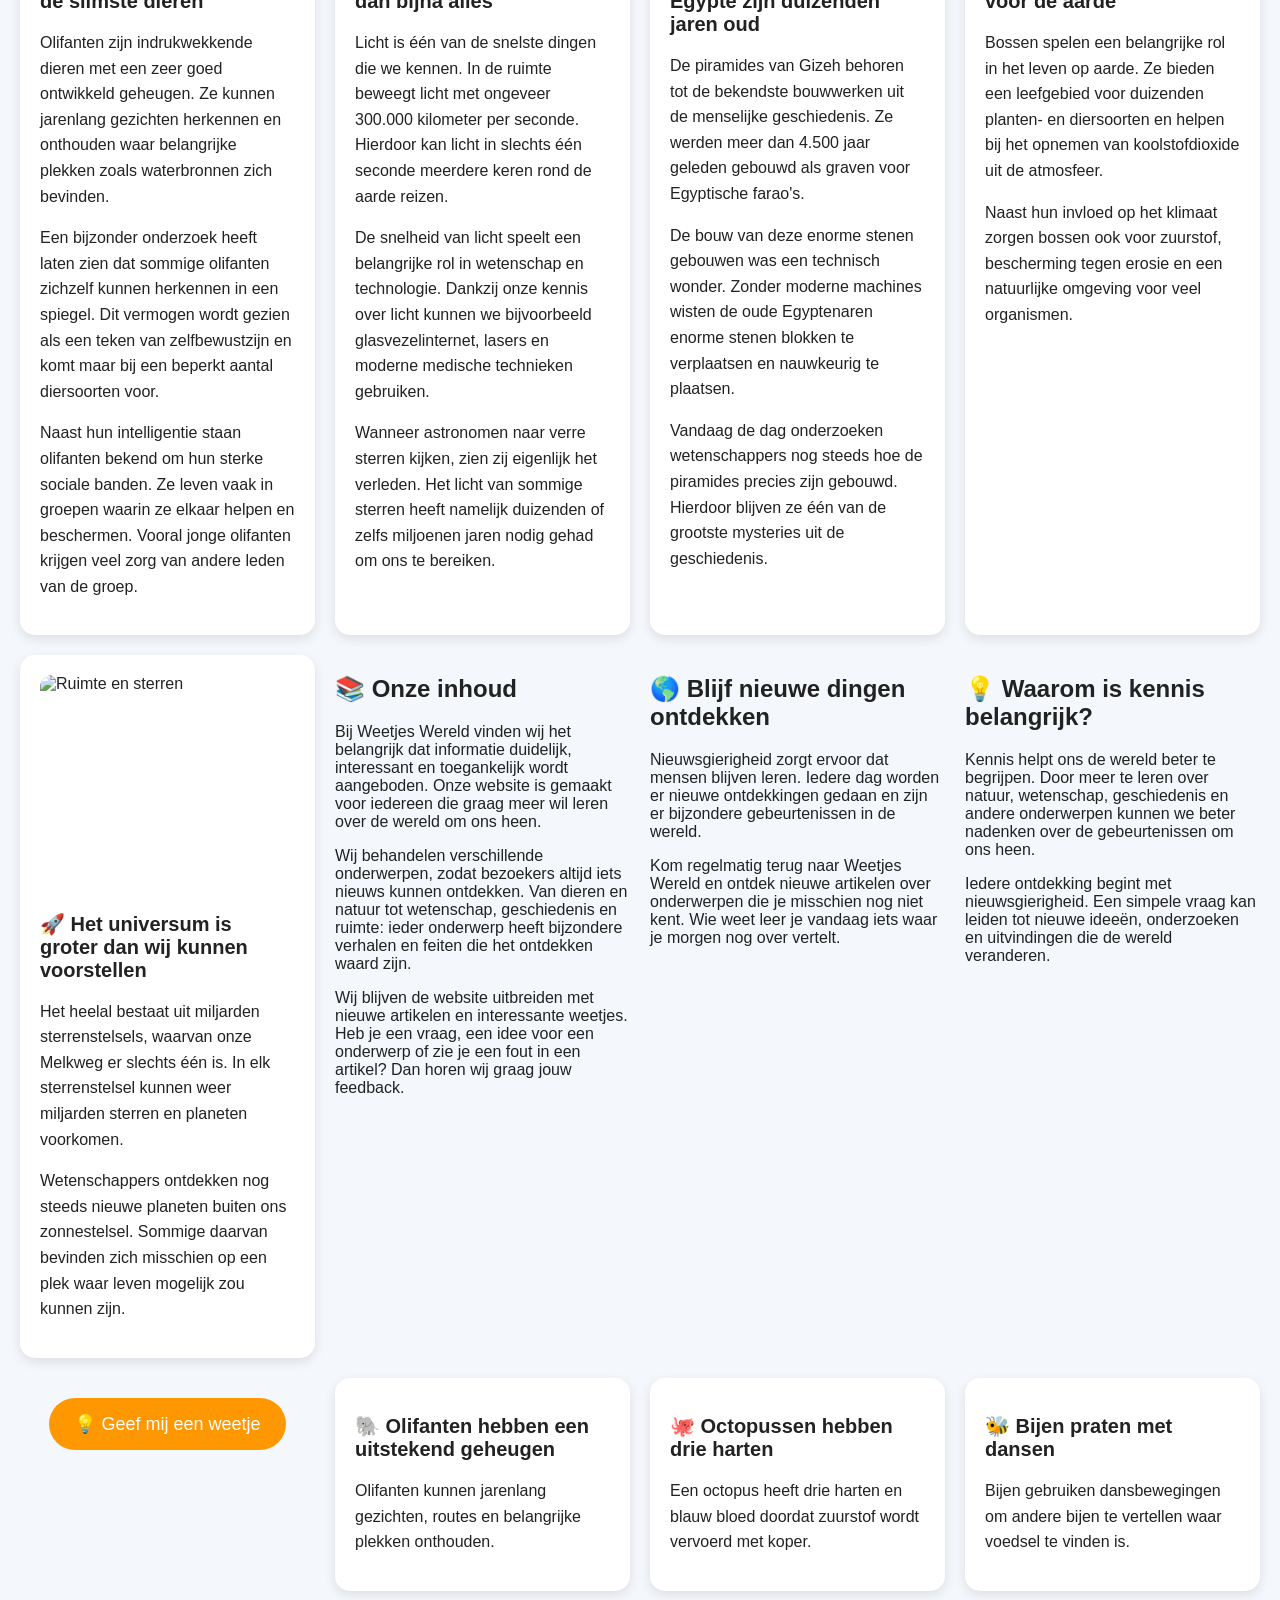
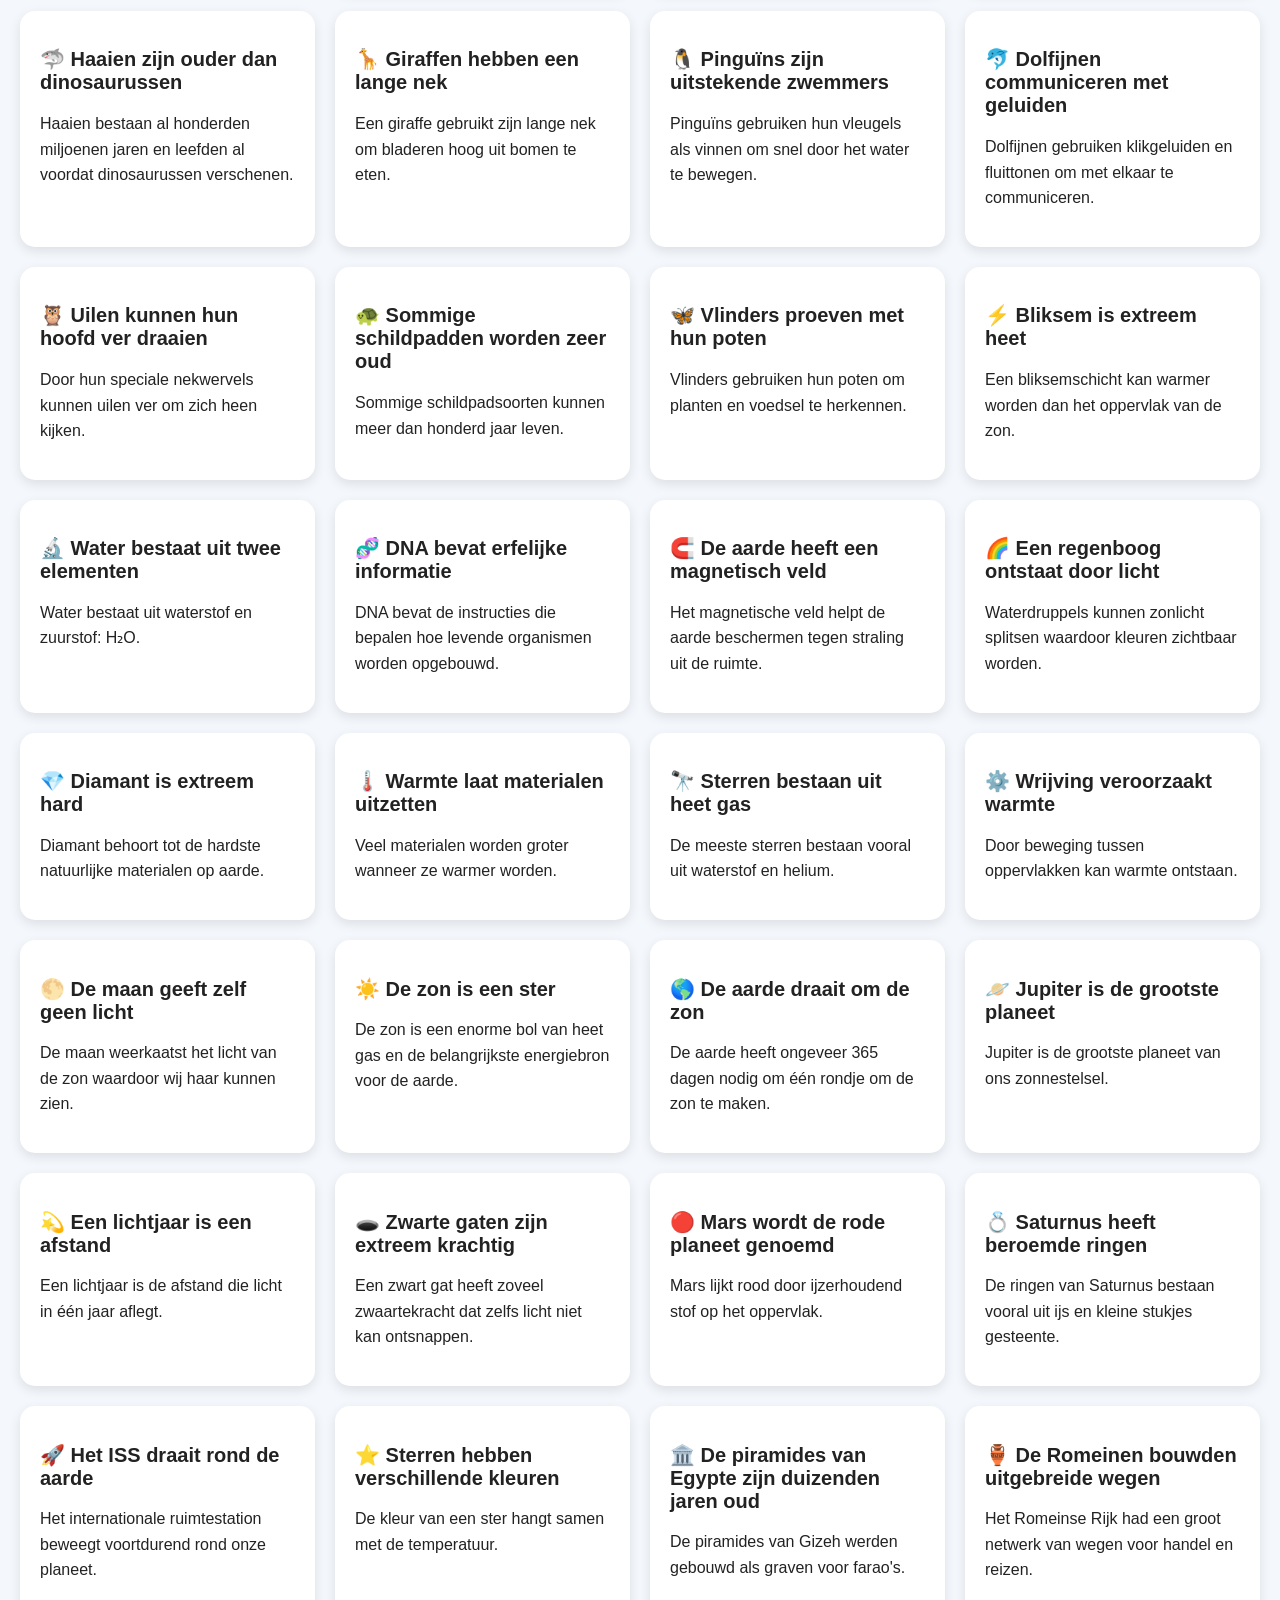
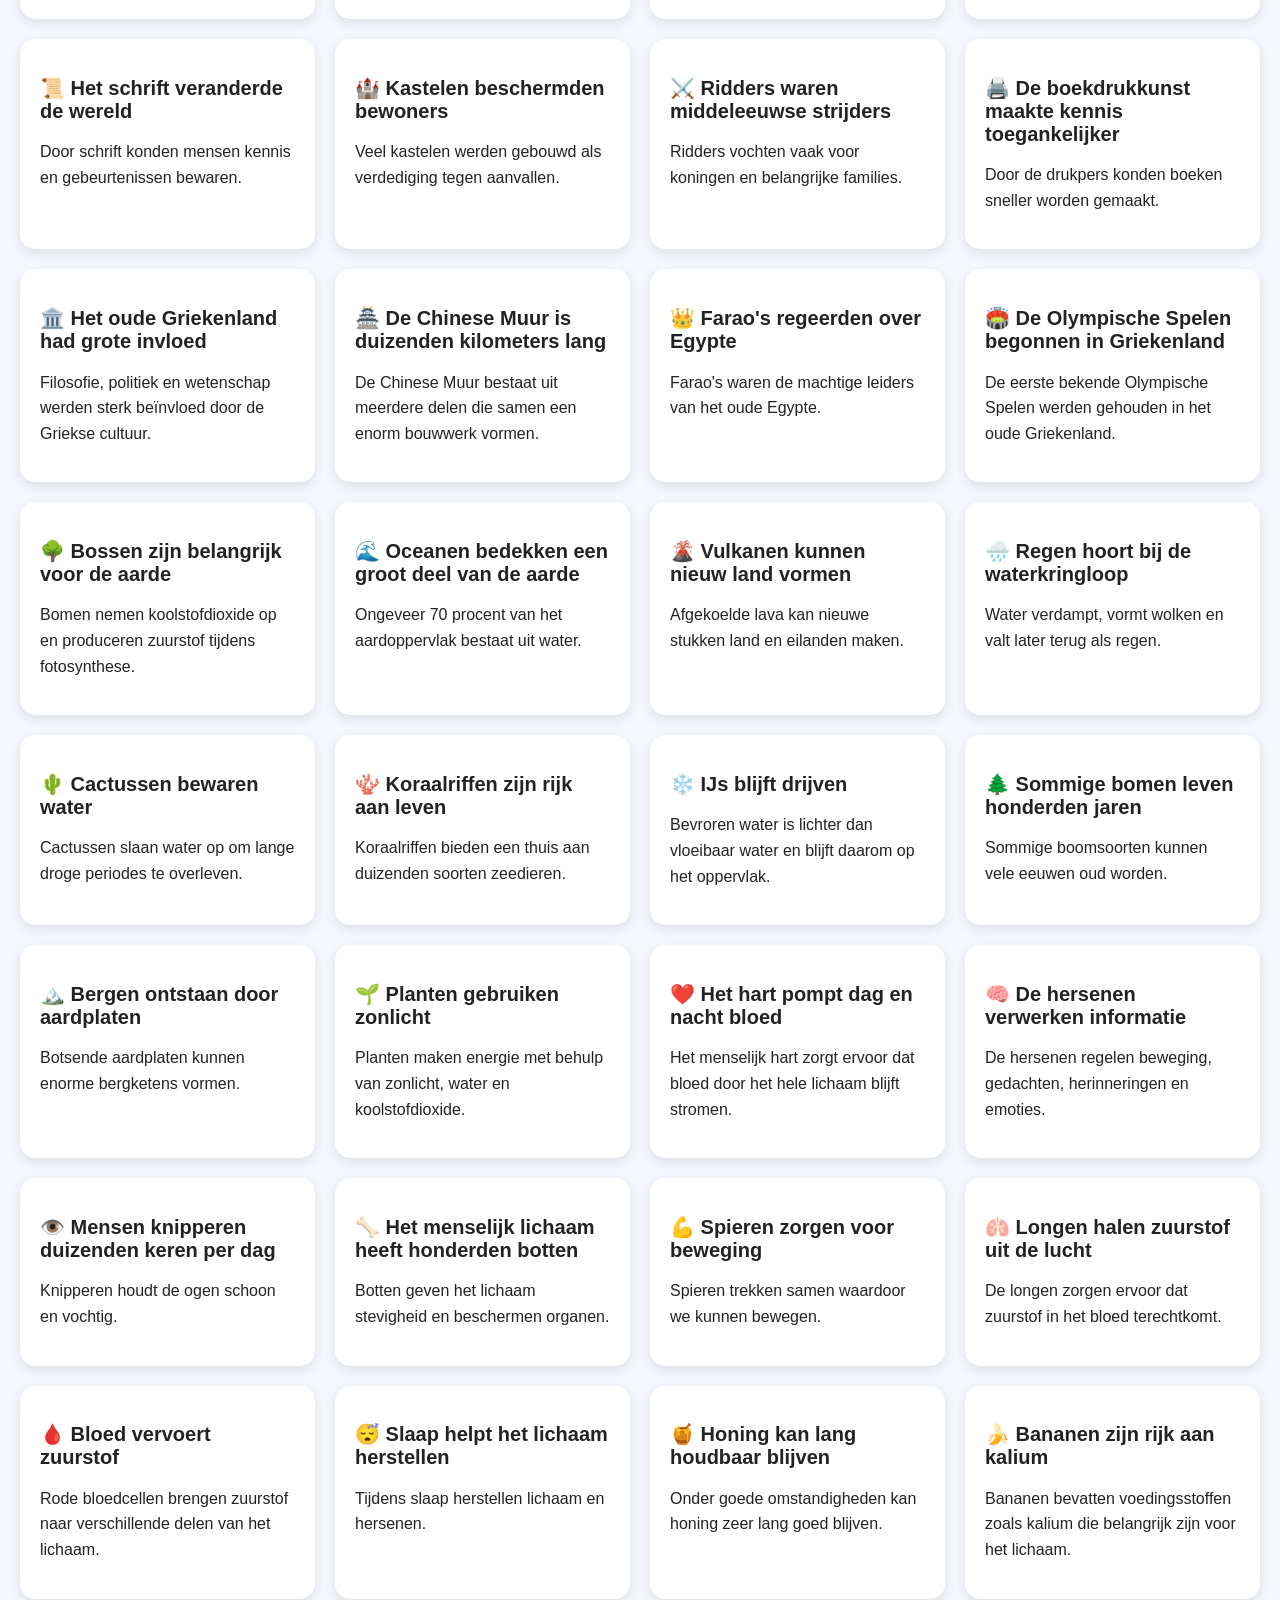
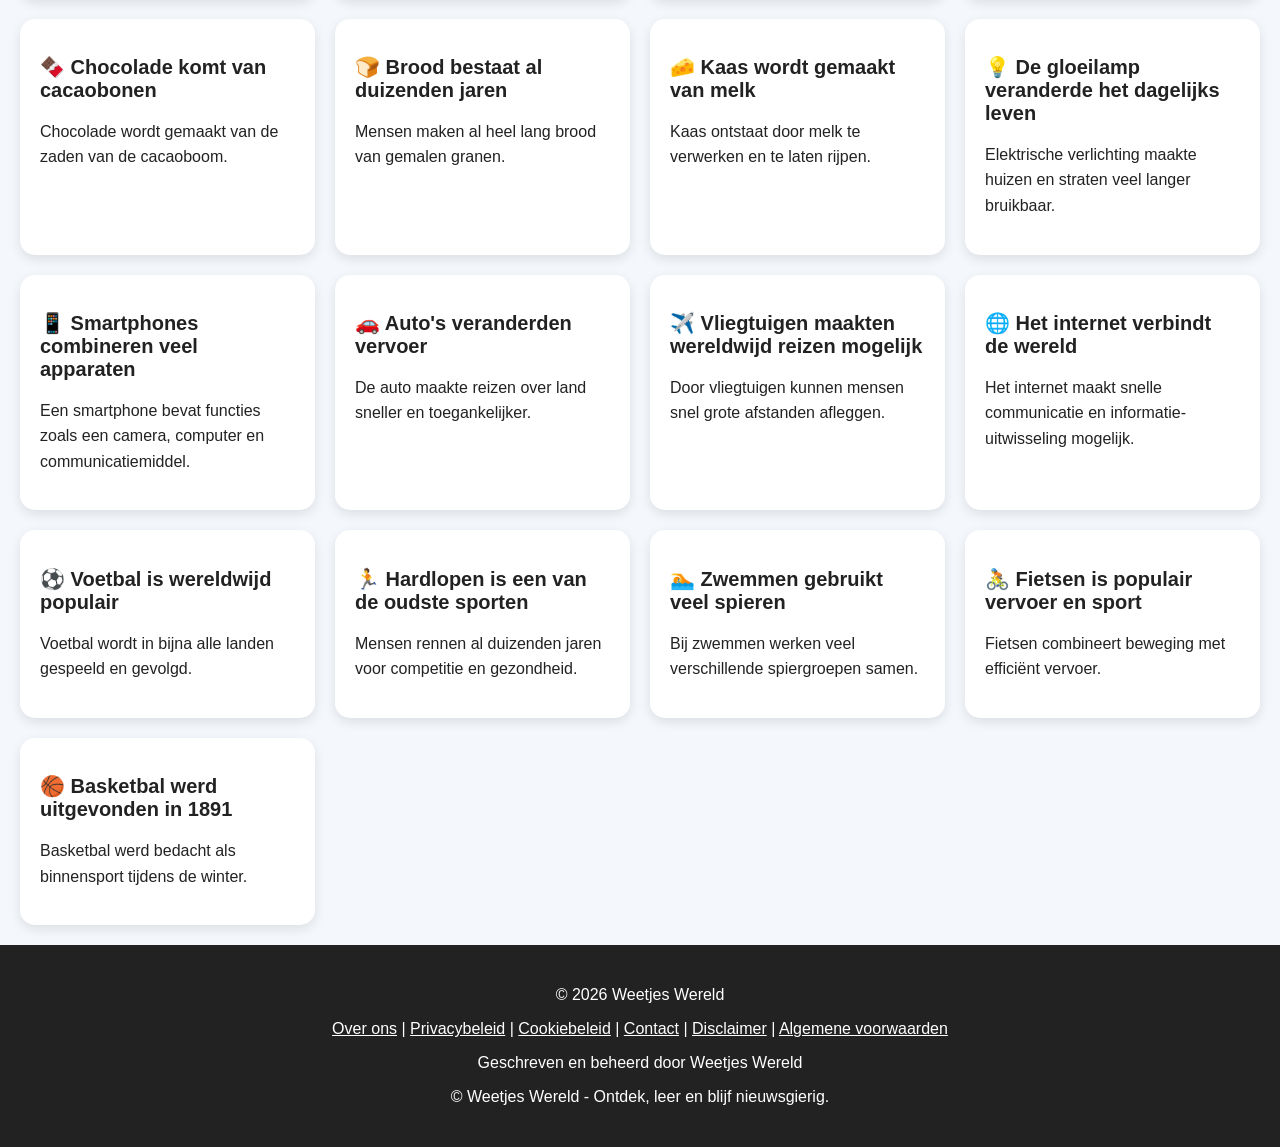
==== commit 603ac1ef: "Update index.html" ====
--- a/index.html
+++ b/index.html
@@ -6,18 +6,16 @@
 <meta charset="UTF-8">
 <meta name="viewport" content="width=device-width, initial-scale=1.0">
 
-<title>Weetjes Wereld | Interessante weetjes en leerzame feiten</title>
-
-<meta name="description" content="Ontdek interessante weetjes over dieren, wetenschap, geschiedenis, ruimte, natuur en het menselijk lichaam. Leer elke dag iets nieuws met Weetjes Wereld.">
+<title>Weetjes Wereld | Interessante weetjes, kennis en leerzame feiten</title>
+
+<meta name="description" content="Ontdek bijzondere weetjes over dieren, wetenschap, geschiedenis, ruimte, natuur en het menselijk lichaam. Leer iedere dag iets nieuws met Weetjes Wereld.">
 
 <meta name="author" content="Weetjes Wereld">
-
 
 <!-- Google AdSense -->
 <script async src="https://pagead2.googlesyndication.com/pagead/js/adsbygoogle.js?client=ca-pub-6813339615680211"
 crossorigin="anonymous"></script>
 
-
 <link rel="stylesheet" href="style.css">
 
 </head>
@@ -31,7 +29,8 @@
 <h1>🌎 Weetjes Wereld</h1>
 
 <p>
-Ontdek verrassende feiten, bijzondere verhalen en leerzame informatie over de wereld om ons heen.
+Ontdek bijzondere feiten, verrassende verhalen en leerzame informatie
+over de wereld om ons heen.
 </p>
 
 
@@ -48,19 +47,35 @@
 <main>
 
 
+
 <section class="intro">
 
 <h2>Welkom bij Weetjes Wereld</h2>
 
 <p>
-Welkom op Weetjes Wereld, een plek waar nieuwsgierigheid centraal staat.
-Hier ontdek je interessante informatie over dieren, wetenschap, geschiedenis,
-ruimte, natuur, technologie en het menselijk lichaam.
-</p>
-
-<p>
-Onze missie is om kennis op een eenvoudige en leuke manier toegankelijk te maken.
-Iedere dag valt er iets nieuws te ontdekken.
+Welkom op Weetjes Wereld, een plek voor iedereen die nieuwsgierig is
+naar de wereld om ons heen. Onze planeet zit vol bijzondere gebeurtenissen,
+verbazingwekkende dieren, wetenschappelijke ontdekkingen en verhalen uit het verleden.
+</p>
+
+<p>
+Op deze website ontdek je interessante informatie over verschillende onderwerpen,
+zoals dieren, wetenschap, geschiedenis, ruimte, natuur, technologie en het menselijk
+lichaam. Van kleine wonderen uit de natuur tot grote ontdekkingen die onze wereld
+hebben veranderd: overal valt iets nieuws te leren.
+</p>
+
+<p>
+Het doel van Weetjes Wereld is om kennis op een eenvoudige, duidelijke en leuke
+manier toegankelijk te maken. Wij geloven dat leren niet moeilijk hoeft te zijn.
+Een kort interessant feit kan soms leiden tot een grotere interesse in een compleet
+nieuw onderwerp.
+</p>
+
+<p>
+Of je nu op zoek bent naar informatie voor school, je algemene kennis wilt vergroten
+of gewoon nieuwsgierig bent naar bijzondere feiten: Weetjes Wereld helpt je iedere
+dag nieuwe dingen ontdekken.
 </p>
 
 </section>
@@ -72,19 +87,80 @@
 <h2>Waarom Weetjes Wereld?</h2>
 
 <p>
-Weetjes Wereld is gemaakt voor iedereen die graag nieuwe dingen leert.
-Wij verzamelen interessante feiten en informatie die bezoekers helpen
-meer te ontdekken over de wereld.
-</p>
-
-<p>
-Onze website wordt regelmatig uitgebreid met nieuwe onderwerpen en artikelen.
-Wij streven ernaar om informatie duidelijk, begrijpelijk en interessant te presenteren.
-</p>
-
-</section>
-
-
+De wereld verandert voortdurend en iedere dag worden er nieuwe ontdekkingen gedaan.
+Er bestaan miljoenen bijzondere feiten over dieren, mensen, geschiedenis en het heelal.
+Veel van deze informatie is verrassend en laat zien hoe interessant onze wereld werkelijk is.
+</p>
+
+<p>
+Wij verzamelen onderwerpen die bezoekers kunnen inspireren om verder te leren.
+Onze artikelen worden geschreven met aandacht voor duidelijkheid en leesbaarheid,
+zodat informatie begrijpelijk blijft voor jong en oud.
+</p>
+
+<p>
+Weetjes Wereld wordt regelmatig uitgebreid met nieuwe onderwerpen en interessante
+artikelen. Wij willen een betrouwbare plek creëren waar bezoekers gemakkelijk nieuwe
+kennis kunnen vinden en met plezier kunnen blijven terugkomen.
+</p>
+
+</section>
+
+
+
+<section class="categorie-info">
+
+<h2>Ontdek verschillende soorten weetjes</h2>
+
+<p>
+Iedere categorie op Weetjes Wereld heeft zijn eigen bijzondere onderwerpen.
+Ontdek fascinerende informatie over levende wezens, wetenschappelijke ontdekkingen,
+historische gebeurtenissen en de mysteries van het universum.
+</p>
+
+
+<h3>🐾 Dieren</h3>
+
+<p>
+Dieren hebben unieke eigenschappen en verrassend gedrag. Ontdek hoe dieren leven,
+zich aanpassen aan hun omgeving en welke bijzondere vaardigheden zij hebben.
+Van kleine insecten tot enorme zeezoogdieren: de natuur blijft verbazen.
+</p>
+
+
+<h3>🔬 Wetenschap</h3>
+
+<p>
+Wetenschap helpt ons begrijpen hoe de wereld werkt. Leer meer over natuurkunde,
+biologie, technologie en ontdekkingen die invloed hebben op ons dagelijks leven.
+</p>
+
+
+<h3>🏛️ Geschiedenis</h3>
+
+<p>
+Het verleden vertelt het verhaal van de mensheid. Ontdek bijzondere gebeurtenissen,
+oude beschavingen, belangrijke personen en momenten die onze wereld hebben gevormd.
+</p>
+
+
+<h3>🚀 Ruimte</h3>
+
+<p>
+Het heelal is één van de grootste mysteries die we kennen. Lees over planeten,
+sterren, sterrenstelsels en de nieuwste ontdekkingen buiten onze aarde.
+</p>
+
+
+<h3>🌳 Natuur en lichaam</h3>
+
+<p>
+Leer hoe de natuur werkt en ontdek interessante feiten over het menselijk lichaam,
+gezondheid en de processen die leven op aarde mogelijk maken.
+</p>
+
+
+</section>
 
 <nav>
 
@@ -103,20 +179,6 @@
 
 
 
-<section class="categorie-info">
-
-<h2>Ontdek verschillende soorten weetjes</h2>
-
-<p>
-Van bijzondere dieren en wetenschappelijke ontdekkingen tot historische gebeurtenissen
-en wonderen uit de natuur. Ontdek informatie over allerlei onderwerpen.
-</p>
-
-</section>
-
-
-
-
 <section id="weetjes">
 
 
@@ -124,15 +186,29 @@
 
 <img src="https://images.unsplash.com/photo-1549366021-9f761d450615?auto=format&fit=crop&w=900&q=80" alt="Olifant in de natuur">
 
-<h2>🐘 Olifanten herkennen zichzelf</h2>
-
-<p>
-Olifanten behoren tot de slimme dieren op aarde.
-Onderzoek heeft laten zien dat sommige olifanten zichzelf kunnen herkennen
-in een spiegel. Dit wijst op een bijzonder bewustzijn.
-</p>
-
-</section>
+
+<h2>🐘 Olifanten behoren tot de slimste dieren</h2>
+
+<p>
+Olifanten zijn indrukwekkende dieren met een zeer goed ontwikkeld geheugen.
+Ze kunnen jarenlang gezichten herkennen en onthouden waar belangrijke plekken
+zoals waterbronnen zich bevinden.
+</p>
+
+<p>
+Een bijzonder onderzoek heeft laten zien dat sommige olifanten zichzelf kunnen
+herkennen in een spiegel. Dit vermogen wordt gezien als een teken van zelfbewustzijn
+en komt maar bij een beperkt aantal diersoorten voor.
+</p>
+
+<p>
+Naast hun intelligentie staan olifanten bekend om hun sterke sociale banden.
+Ze leven vaak in groepen waarin ze elkaar helpen en beschermen. Vooral jonge
+olifanten krijgen veel zorg van andere leden van de groep.
+</p>
+
+</section>
+
 
 
 
@@ -140,14 +216,29 @@
 
 <img src="https://images.unsplash.com/photo-1532094349884-543bc11b234d?auto=format&fit=crop&w=900&q=80" alt="Wetenschappelijk onderzoek">
 
-<h2>🔬 Licht reist ongelooflijk snel</h2>
-
-<p>
-Licht beweegt met ongeveer 300.000 kilometer per seconde.
-Hierdoor kunnen wij sterren zien waarvan het licht miljoenen jaren onderweg is geweest.
-</p>
-
-</section>
+
+<h2>🔬 Licht beweegt sneller dan bijna alles</h2>
+
+<p>
+Licht is één van de snelste dingen die we kennen. In de ruimte beweegt licht
+met ongeveer 300.000 kilometer per seconde. Hierdoor kan licht in slechts één
+seconde meerdere keren rond de aarde reizen.
+</p>
+
+<p>
+De snelheid van licht speelt een belangrijke rol in wetenschap en technologie.
+Dankzij onze kennis over licht kunnen we bijvoorbeeld glasvezelinternet,
+lasers en moderne medische technieken gebruiken.
+</p>
+
+<p>
+Wanneer astronomen naar verre sterren kijken, zien zij eigenlijk het verleden.
+Het licht van sommige sterren heeft namelijk duizenden of zelfs miljoenen jaren
+nodig gehad om ons te bereiken.
+</p>
+
+</section>
+
 
 
 
@@ -155,32 +246,90 @@
 
 <img src="https://images.unsplash.com/photo-1564399579883-451a5d44ec08?auto=format&fit=crop&w=900&q=80" alt="Piramides van Egypte">
 
-<h2>🏛️ De piramides van Egypte</h2>
-
-<p>
-De piramides van Gizeh zijn duizenden jaren oud en behoren tot
-de bekendste bouwwerken uit de menselijke geschiedenis.
-</p>
-
-</section>
-
-
-</section>
-
-
-
+
+<h2>🏛️ De piramides van Egypte zijn duizenden jaren oud</h2>
+
+<p>
+De piramides van Gizeh behoren tot de bekendste bouwwerken uit de menselijke
+geschiedenis. Ze werden meer dan 4.500 jaar geleden gebouwd als graven voor
+Egyptische farao's.
+</p>
+
+<p>
+De bouw van deze enorme stenen gebouwen was een technisch wonder. Zonder moderne
+machines wisten de oude Egyptenaren enorme stenen blokken te verplaatsen en
+nauwkeurig te plaatsen.
+</p>
+
+<p>
+Vandaag de dag onderzoeken wetenschappers nog steeds hoe de piramides precies
+zijn gebouwd. Hierdoor blijven ze één van de grootste mysteries uit de geschiedenis.
+</p>
+
+</section>
+
+
+
+<section class="kaart natuur">
+
+<img src="https://images.unsplash.com/photo-1441974231531-c6227db76b6e?auto=format&fit=crop&w=900&q=80" alt="Bos en natuur">
+
+
+<h2>🌳 Bossen zijn belangrijk voor de aarde</h2>
+
+<p>
+Bossen spelen een belangrijke rol in het leven op aarde. Ze bieden een leefgebied
+voor duizenden planten- en diersoorten en helpen bij het opnemen van koolstofdioxide
+uit de atmosfeer.
+</p>
+
+<p>
+Naast hun invloed op het klimaat zorgen bossen ook voor zuurstof, bescherming
+tegen erosie en een natuurlijke omgeving voor veel organismen.
+</p>
+
+</section>
+
+
+
+<section class="kaart ruimte">
+
+<img src="https://images.unsplash.com/photo-1446776811953-b23d57bd21aa?auto=format&fit=crop&w=900&q=80" alt="Ruimte en sterren">
+
+
+<h2>🚀 Het universum is groter dan wij kunnen voorstellen</h2>
+
+<p>
+Het heelal bestaat uit miljarden sterrenstelsels, waarvan onze Melkweg er slechts
+één is. In elk sterrenstelsel kunnen weer miljarden sterren en planeten voorkomen.
+</p>
+
+<p>
+Wetenschappers ontdekken nog steeds nieuwe planeten buiten ons zonnestelsel.
+Sommige daarvan bevinden zich misschien op een plek waar leven mogelijk zou kunnen zijn.
+</p>
+
+</section>
 <section class="redactie">
 
-<h2>Onze inhoud</h2>
-
-<p>
-De informatie op Weetjes Wereld wordt samengesteld om bezoekers op een
-leuke en eenvoudige manier nieuwe kennis te laten ontdekken.
-</p>
-
-<p>
-Heb je een vraag of zie je een fout in een artikel?
-Neem dan contact met ons op. Wij waarderen feedback van onze bezoekers.
+<h2>📚 Onze inhoud</h2>
+
+<p>
+Bij Weetjes Wereld vinden wij het belangrijk dat informatie duidelijk,
+interessant en toegankelijk wordt aangeboden. Onze website is gemaakt
+voor iedereen die graag meer wil leren over de wereld om ons heen.
+</p>
+
+<p>
+Wij behandelen verschillende onderwerpen, zodat bezoekers altijd iets nieuws
+kunnen ontdekken. Van dieren en natuur tot wetenschap, geschiedenis en ruimte:
+ieder onderwerp heeft bijzondere verhalen en feiten die het ontdekken waard zijn.
+</p>
+
+<p>
+Wij blijven de website uitbreiden met nieuwe artikelen en interessante weetjes.
+Heb je een vraag, een idee voor een onderwerp of zie je een fout in een artikel?
+Dan horen wij graag jouw feedback.
 </p>
 
 </section>
@@ -190,14 +339,41 @@
 
 <section class="meer-info">
 
-<h2>Blijf nieuwe dingen ontdekken</h2>
-
-<p>
-We voegen regelmatig nieuwe weetjes en artikelen toe.
-Kom regelmatig terug en ontdek steeds nieuwe interessante feiten.
-</p>
-
-</section>
+<h2>🌎 Blijf nieuwe dingen ontdekken</h2>
+
+<p>
+Nieuwsgierigheid zorgt ervoor dat mensen blijven leren. Iedere dag worden er
+nieuwe ontdekkingen gedaan en zijn er bijzondere gebeurtenissen in de wereld.
+</p>
+
+<p>
+Kom regelmatig terug naar Weetjes Wereld en ontdek nieuwe artikelen over
+onderwerpen die je misschien nog niet kent. Wie weet leer je vandaag iets
+waar je morgen nog over vertelt.
+</p>
+
+</section>
+
+
+
+
+<section class="waarom-leren">
+
+<h2>💡 Waarom is kennis belangrijk?</h2>
+
+<p>
+Kennis helpt ons de wereld beter te begrijpen. Door meer te leren over natuur,
+wetenschap, geschiedenis en andere onderwerpen kunnen we beter nadenken over
+de gebeurtenissen om ons heen.
+</p>
+
+<p>
+Iedere ontdekking begint met nieuwsgierigheid. Een simpele vraag kan leiden tot
+nieuwe ideeën, onderzoeken en uitvindingen die de wereld veranderen.
+</p>
+
+</section>
+
 
 
 
@@ -234,7 +410,9 @@
 
 <a href="contact.html">Contact</a> |
 
-<a href="disclaimer.html">Disclaimer</a>
+<a href="disclaimer.html">Disclaimer</a> |
+
+<a href="algemene voorwaarden.html">Algemene voorwaarden</a>
 
 </p>
 
@@ -244,10 +422,16 @@
 </p>
 
 
+<p>
+© Weetjes Wereld - Ontdek, leer en blijf nieuwsgierig.
+</p>
+
+
 </footer>
 
 
 
+
 <script src="weetjes.js?v=2"></script>
 
 <script src="script.js?v=2"></script>
@@ -256,3 +440,7 @@
 </body>
 
 </html>
+
+
+
+</section>
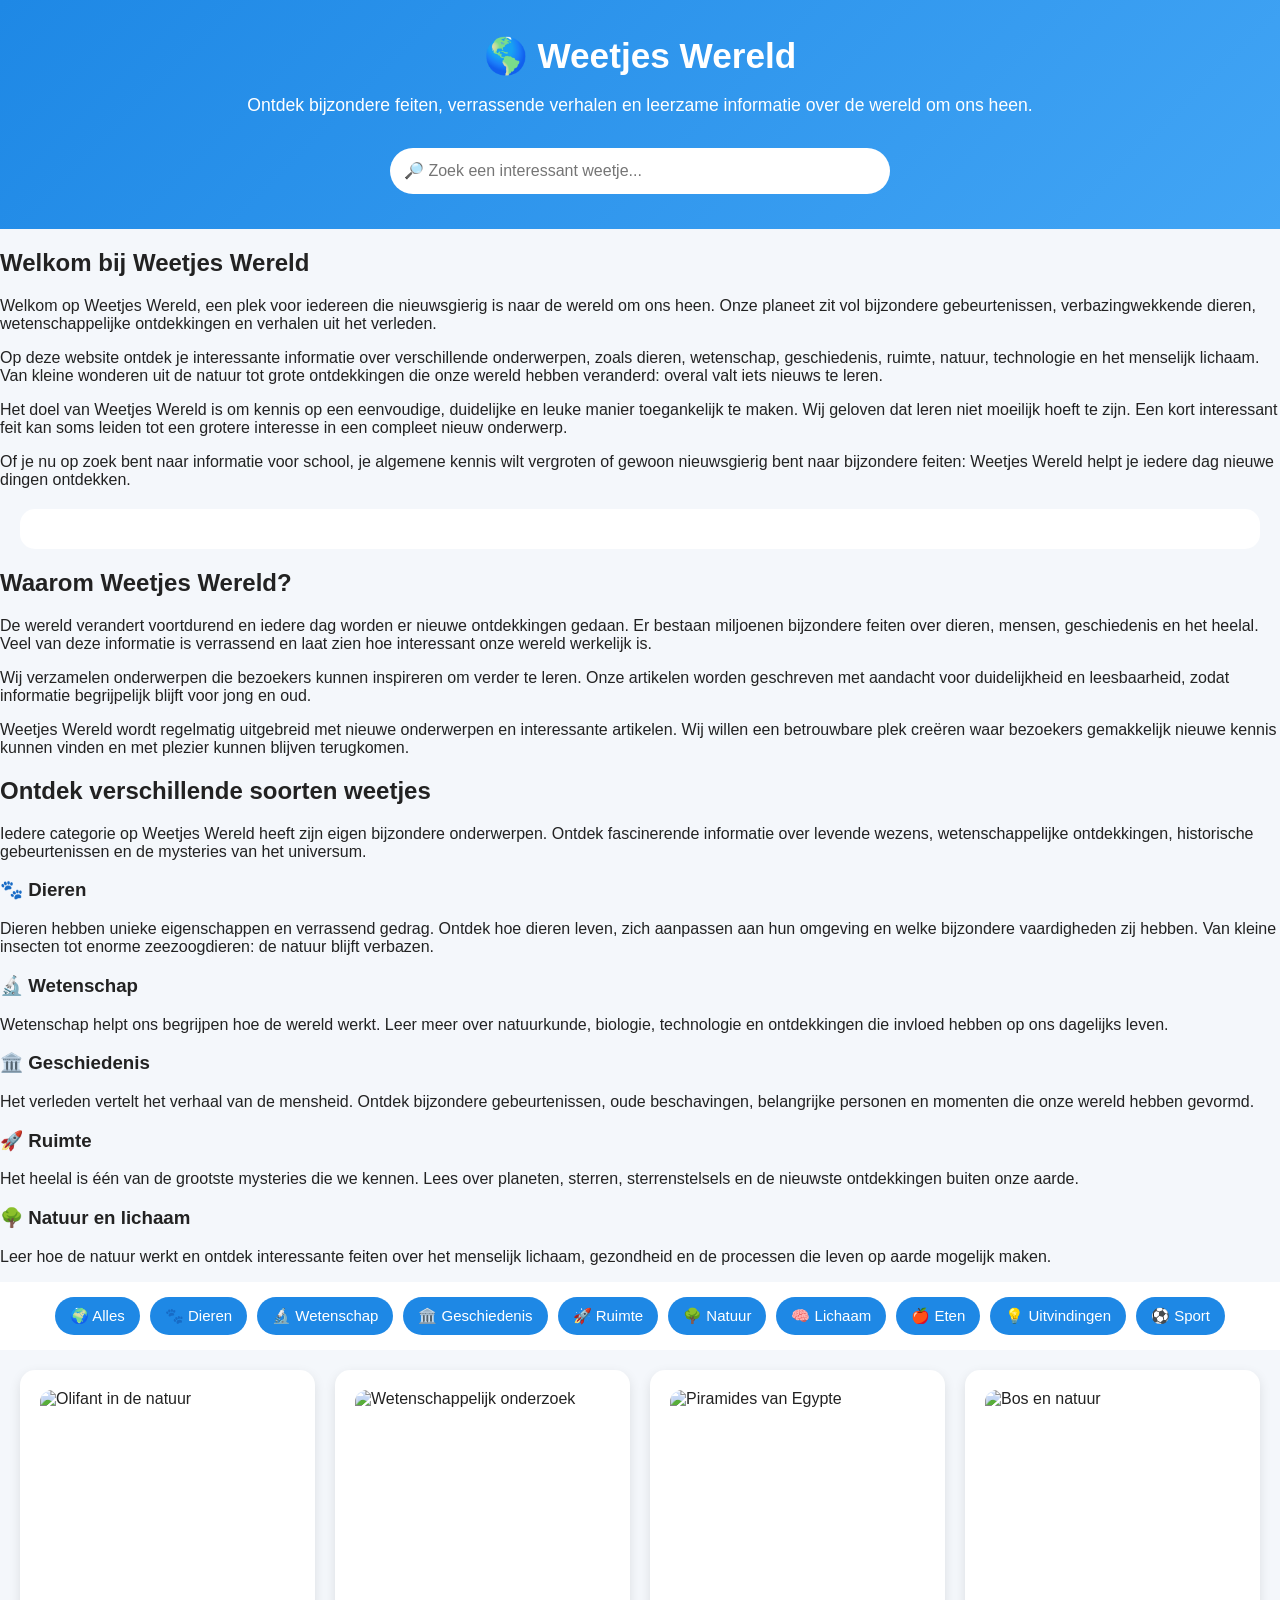
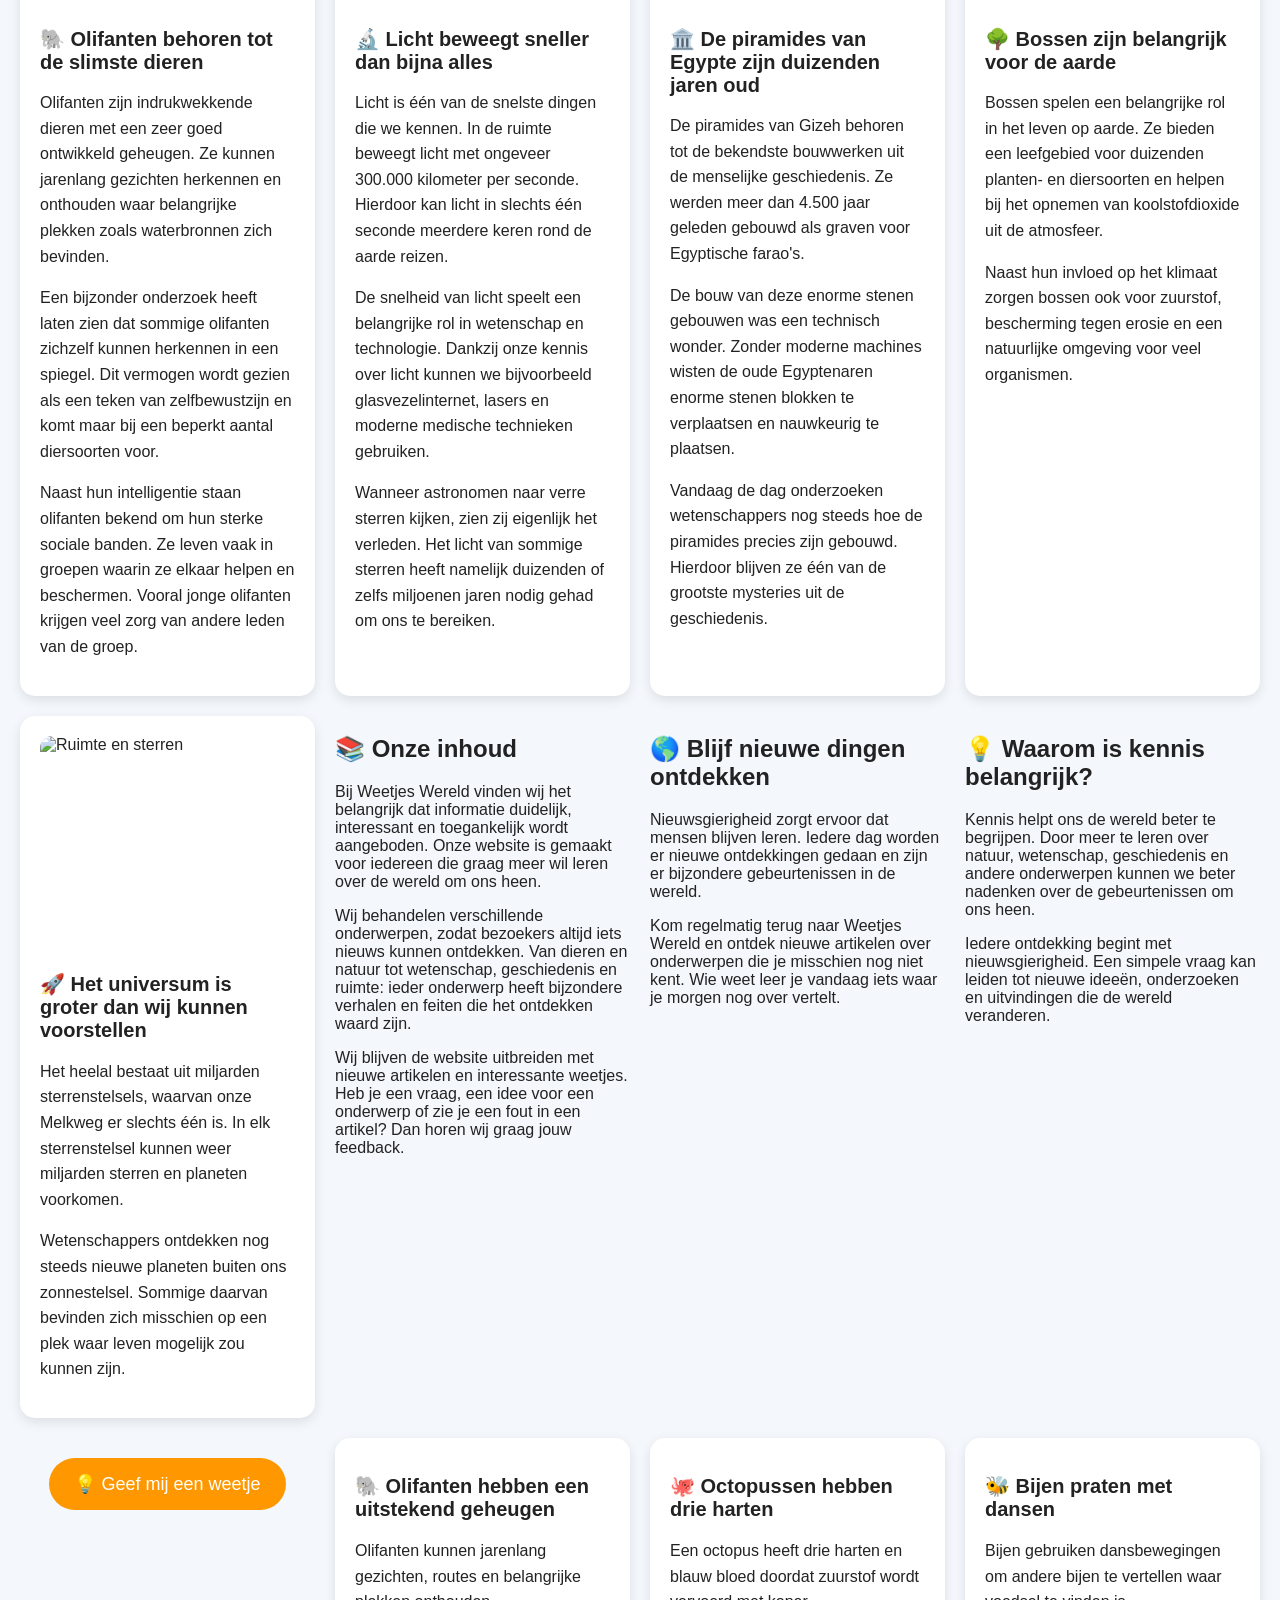
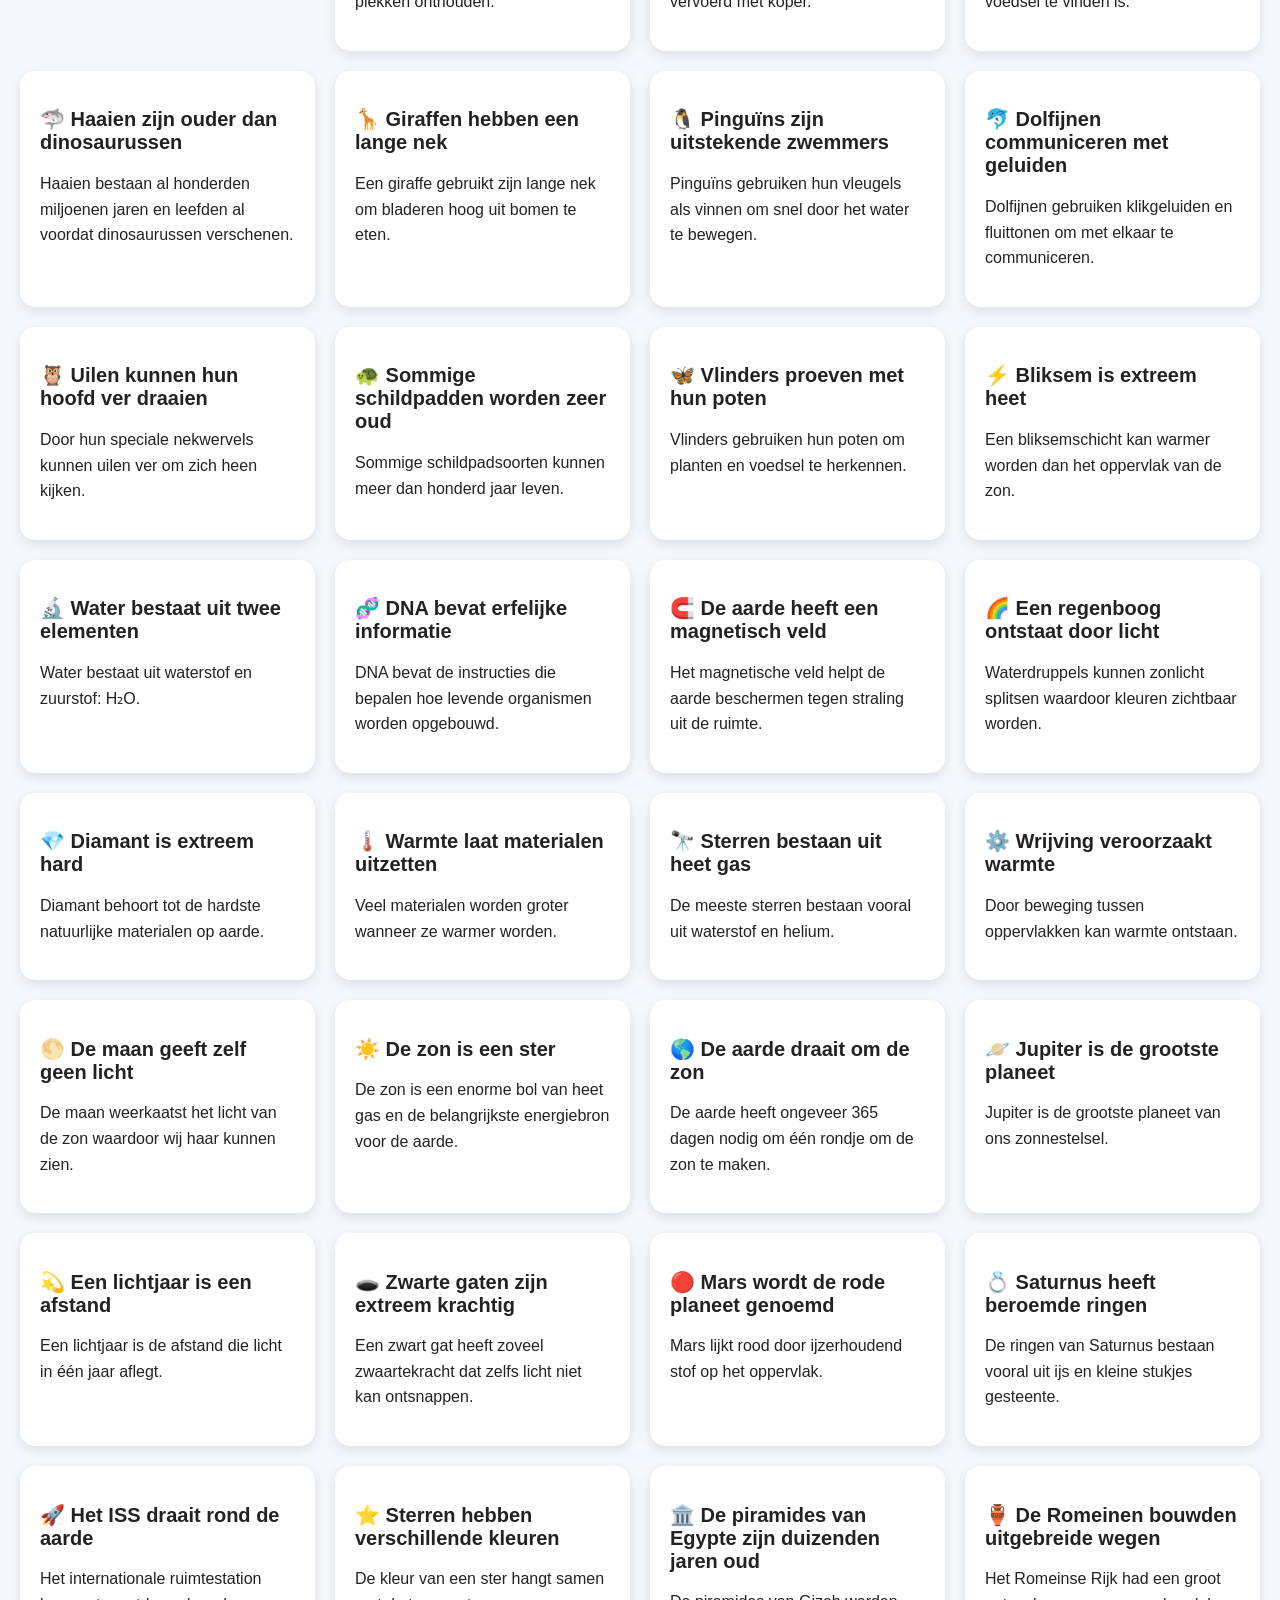
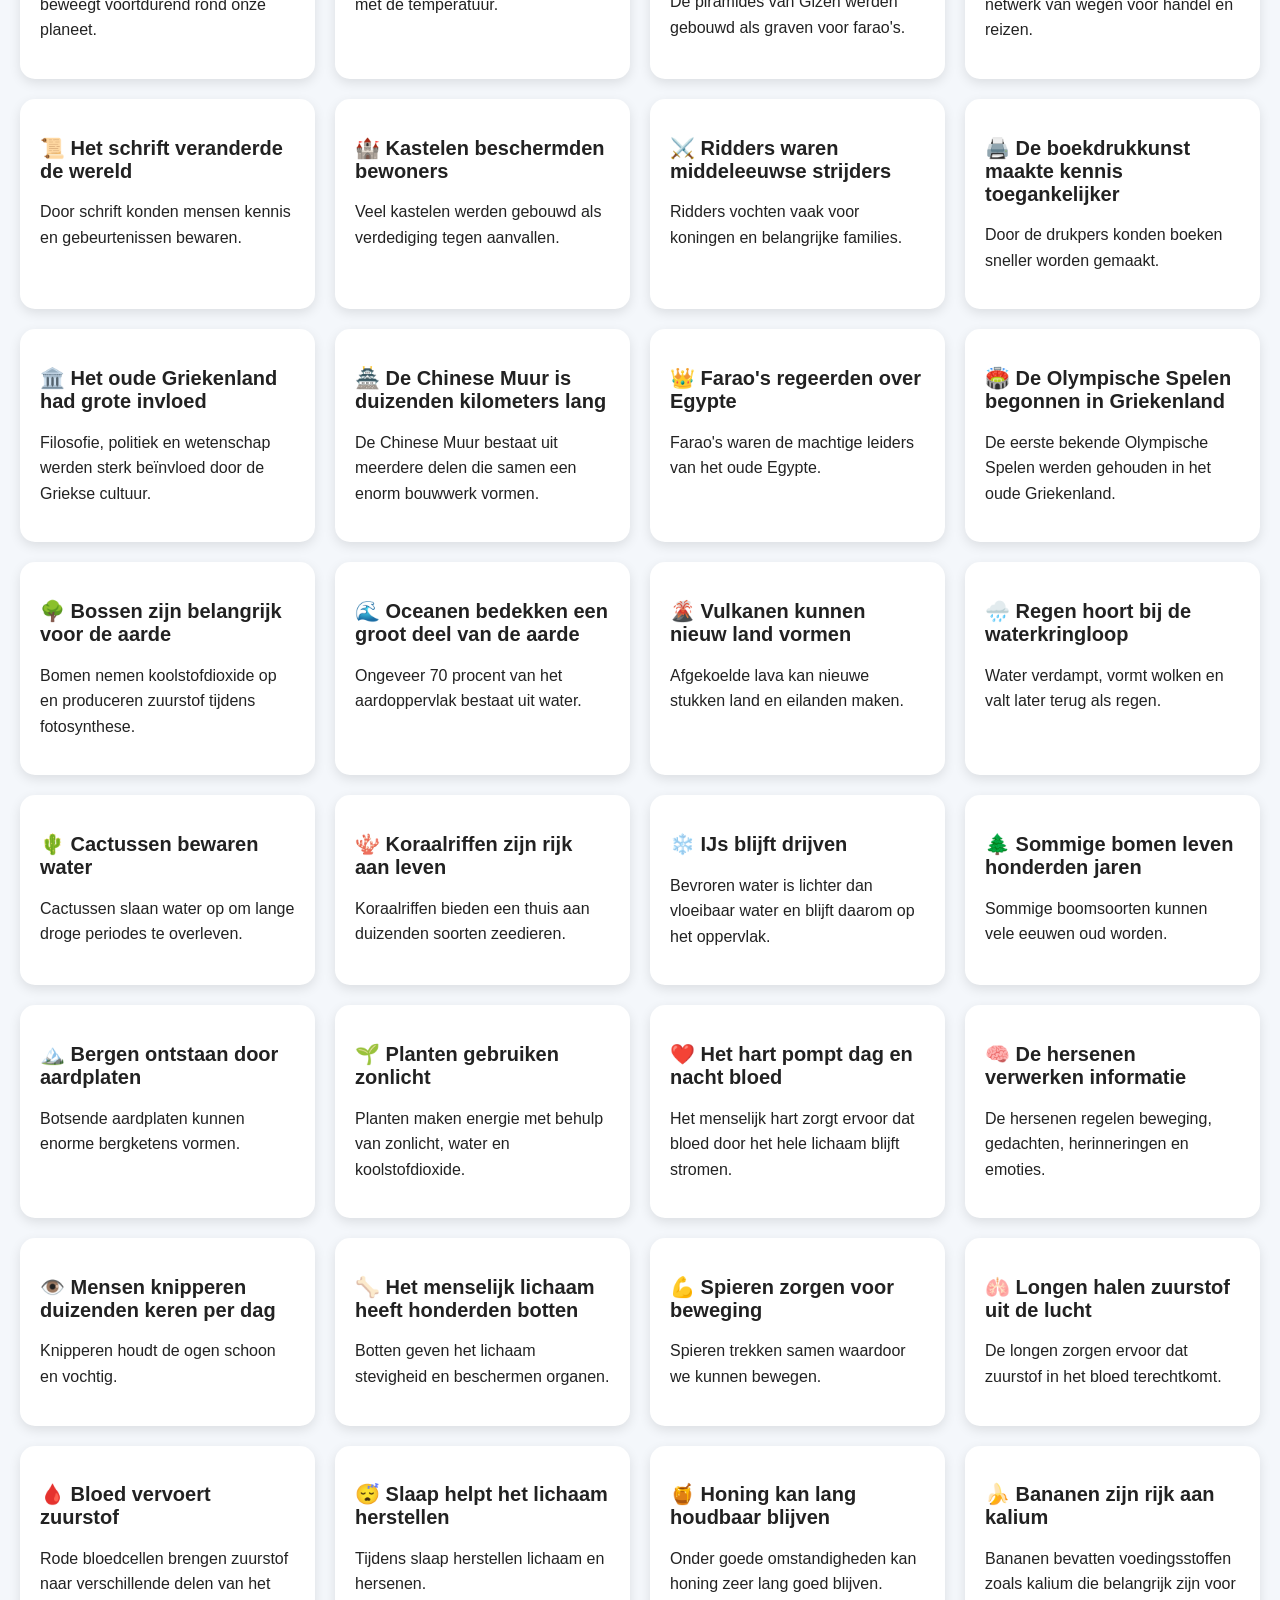
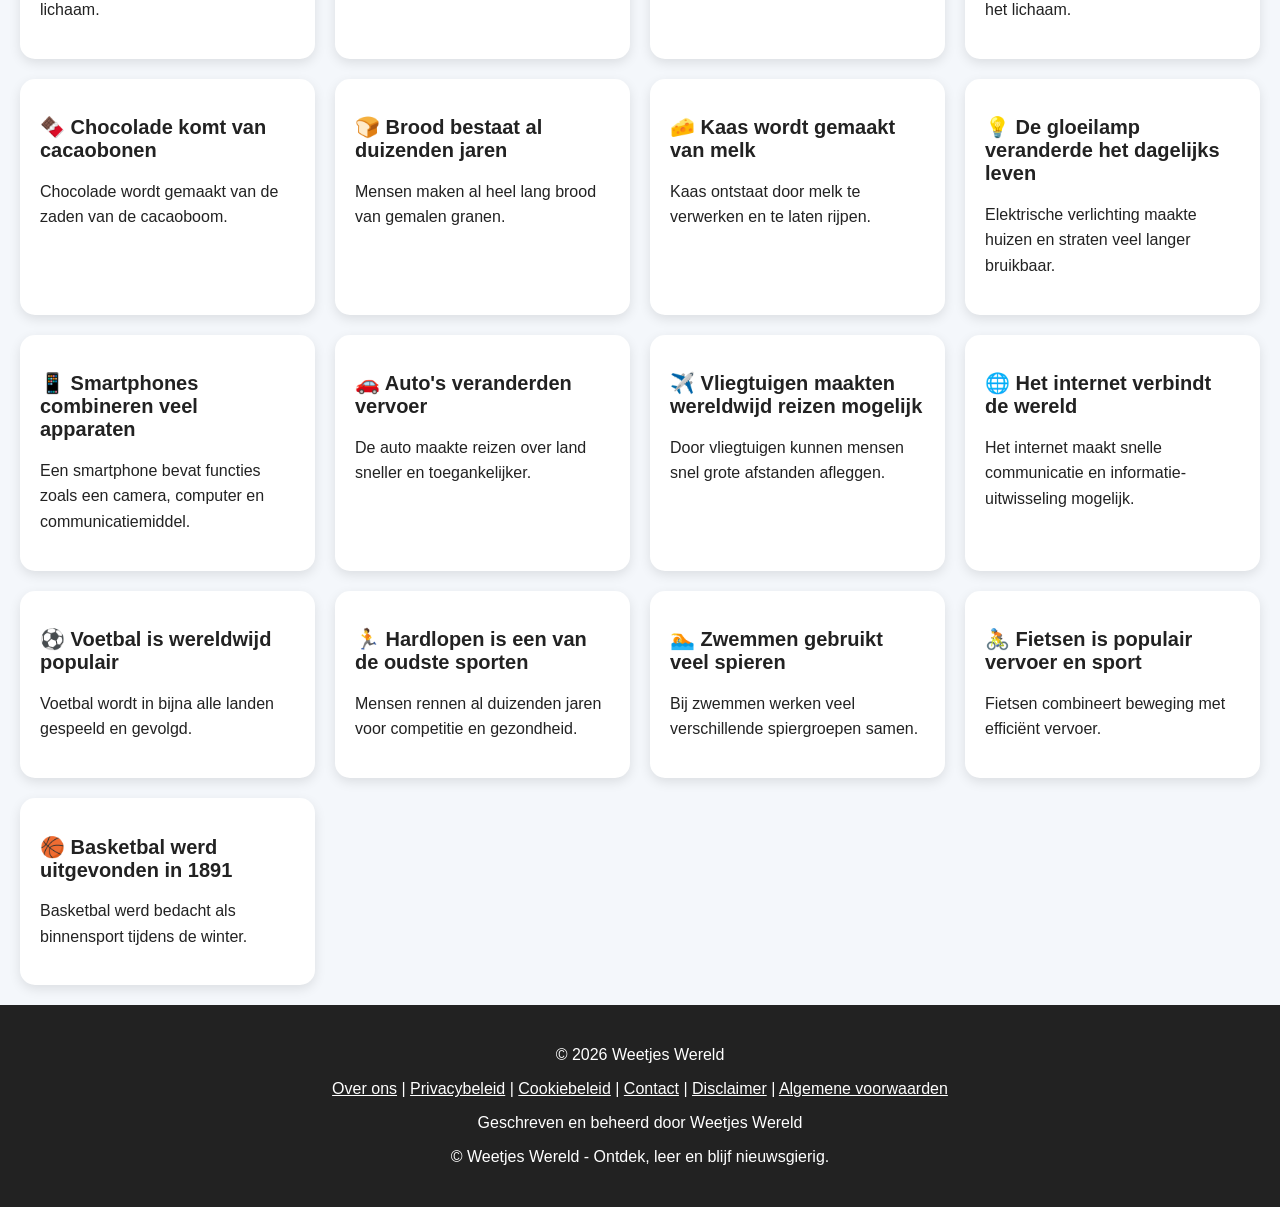
==== commit 112893ae: "Update index.html" ====
--- a/index.html
+++ b/index.html
@@ -13,8 +13,10 @@
 <meta name="author" content="Weetjes Wereld">
 
 <!-- Google AdSense -->
-<script async src="https://pagead2.googlesyndication.com/pagead/js/adsbygoogle.js?client=ca-pub-6813339615680211"
-crossorigin="anonymous"></script>
+<script async 
+src="https://pagead2.googlesyndication.com/pagead/js/adsbygoogle.js?client=ca-pub-6813339615680211"
+crossorigin="anonymous">
+</script>
 
 <link rel="stylesheet" href="style.css">
 
@@ -78,8 +80,26 @@
 dag nieuwe dingen ontdekken.
 </p>
 
-</section>
-
+
+</section>
+
+
+<!-- Google AdSense advertentie -->
+<div class="advertentie">
+
+<ins class="adsbygoogle"
+     style="display:block"
+     data-ad-client="ca-pub-6813339615680211"
+     data-ad-slot="2798870957"
+     data-ad-format="auto"
+     data-full-width-responsive="true">
+</ins>
+
+<script>
+(adsbygoogle = window.adsbygoogle || []).push({});
+</script>
+
+</div>
 
 
 <section class="vertrouwen">
@@ -412,7 +432,7 @@
 
 <a href="disclaimer.html">Disclaimer</a> |
 
-<a href="algemene voorwaarden.html">Algemene voorwaarden</a>
+<a href="algemene-voorwaarden.html">Algemene voorwaarden</a>
 
 </p>
 
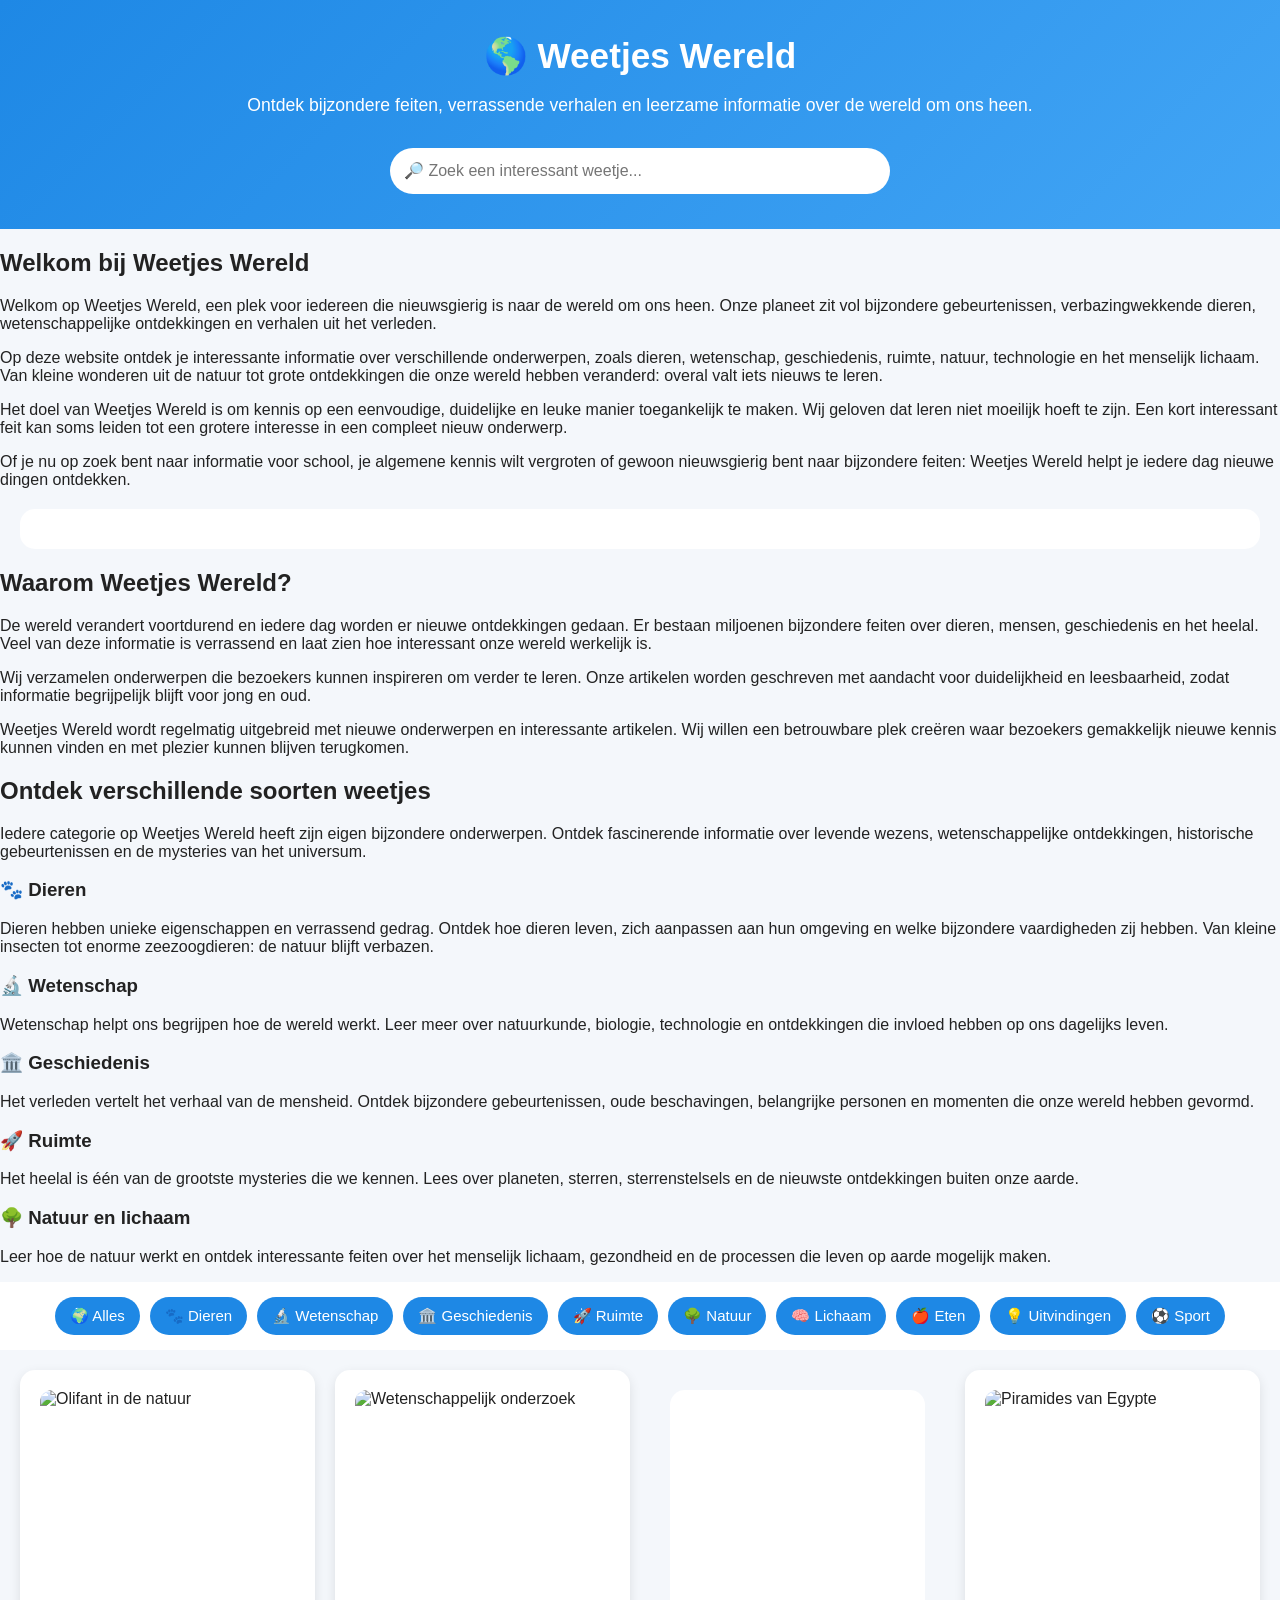
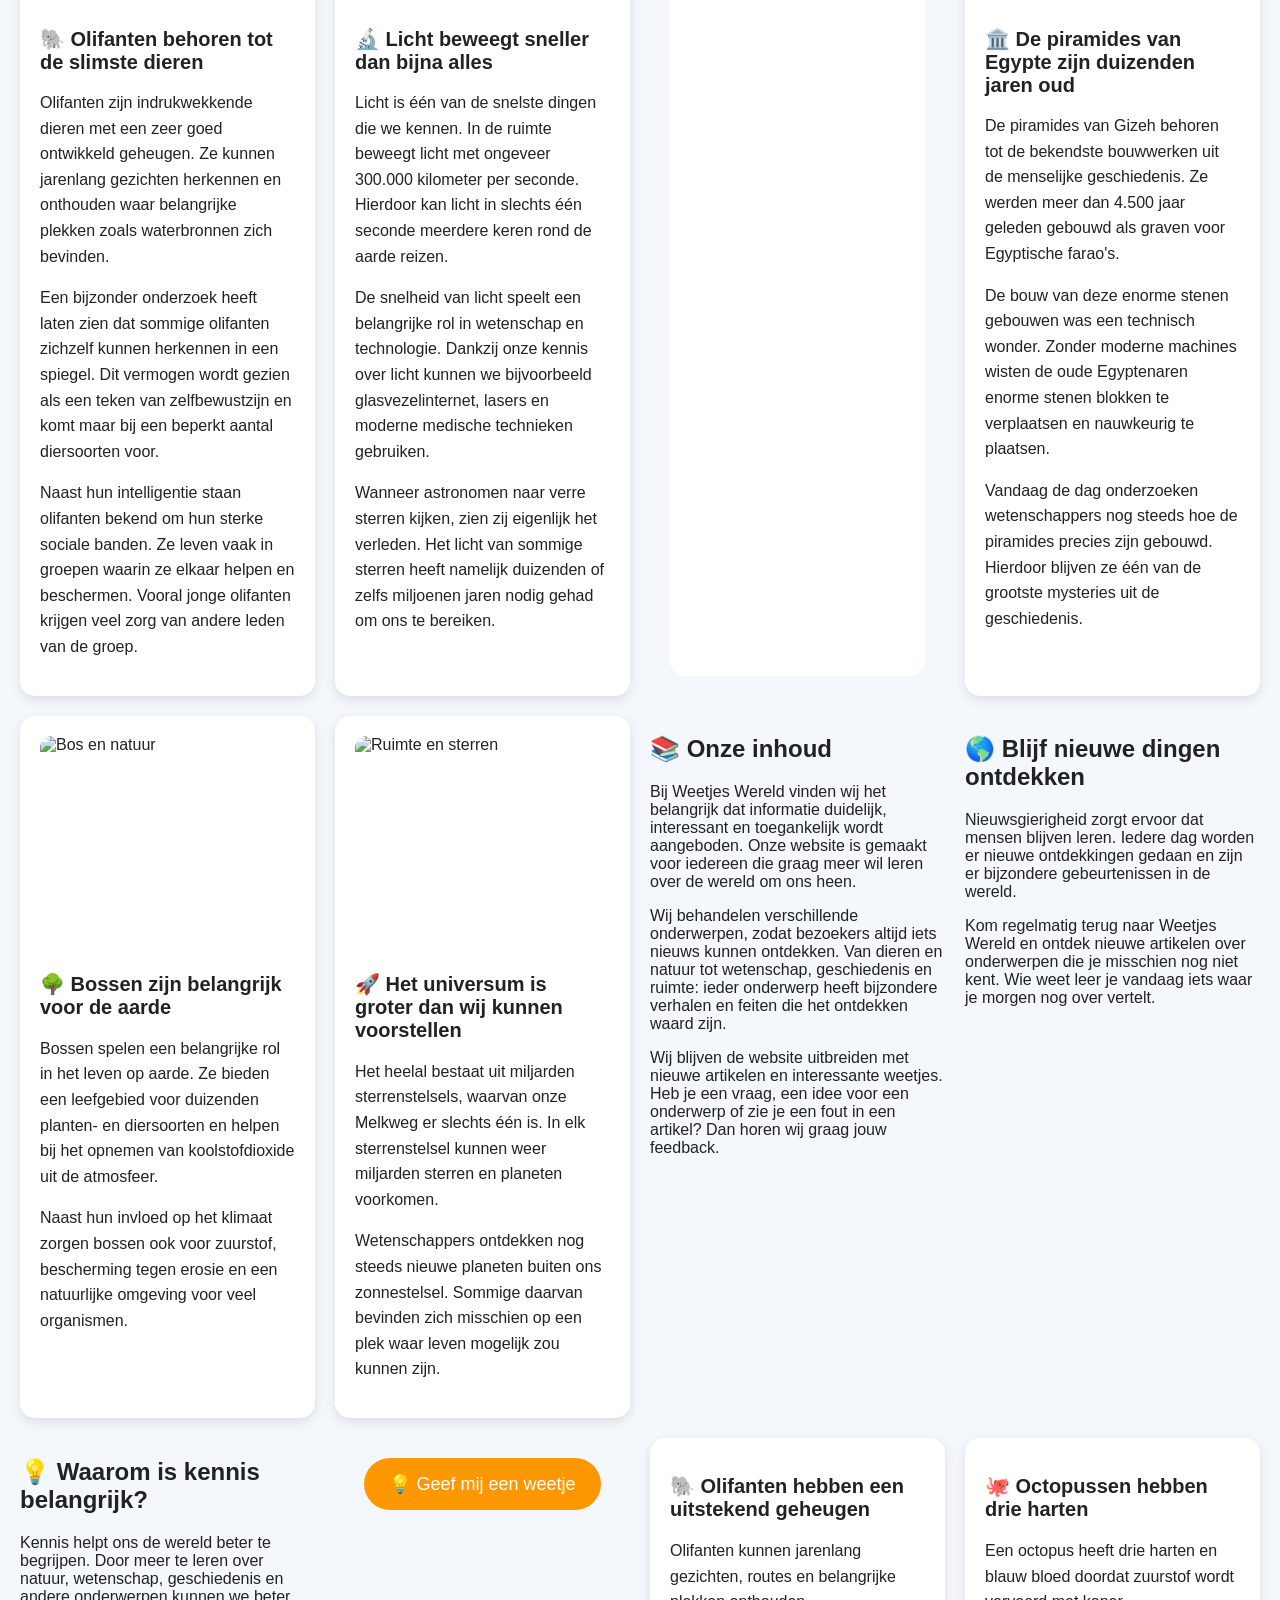
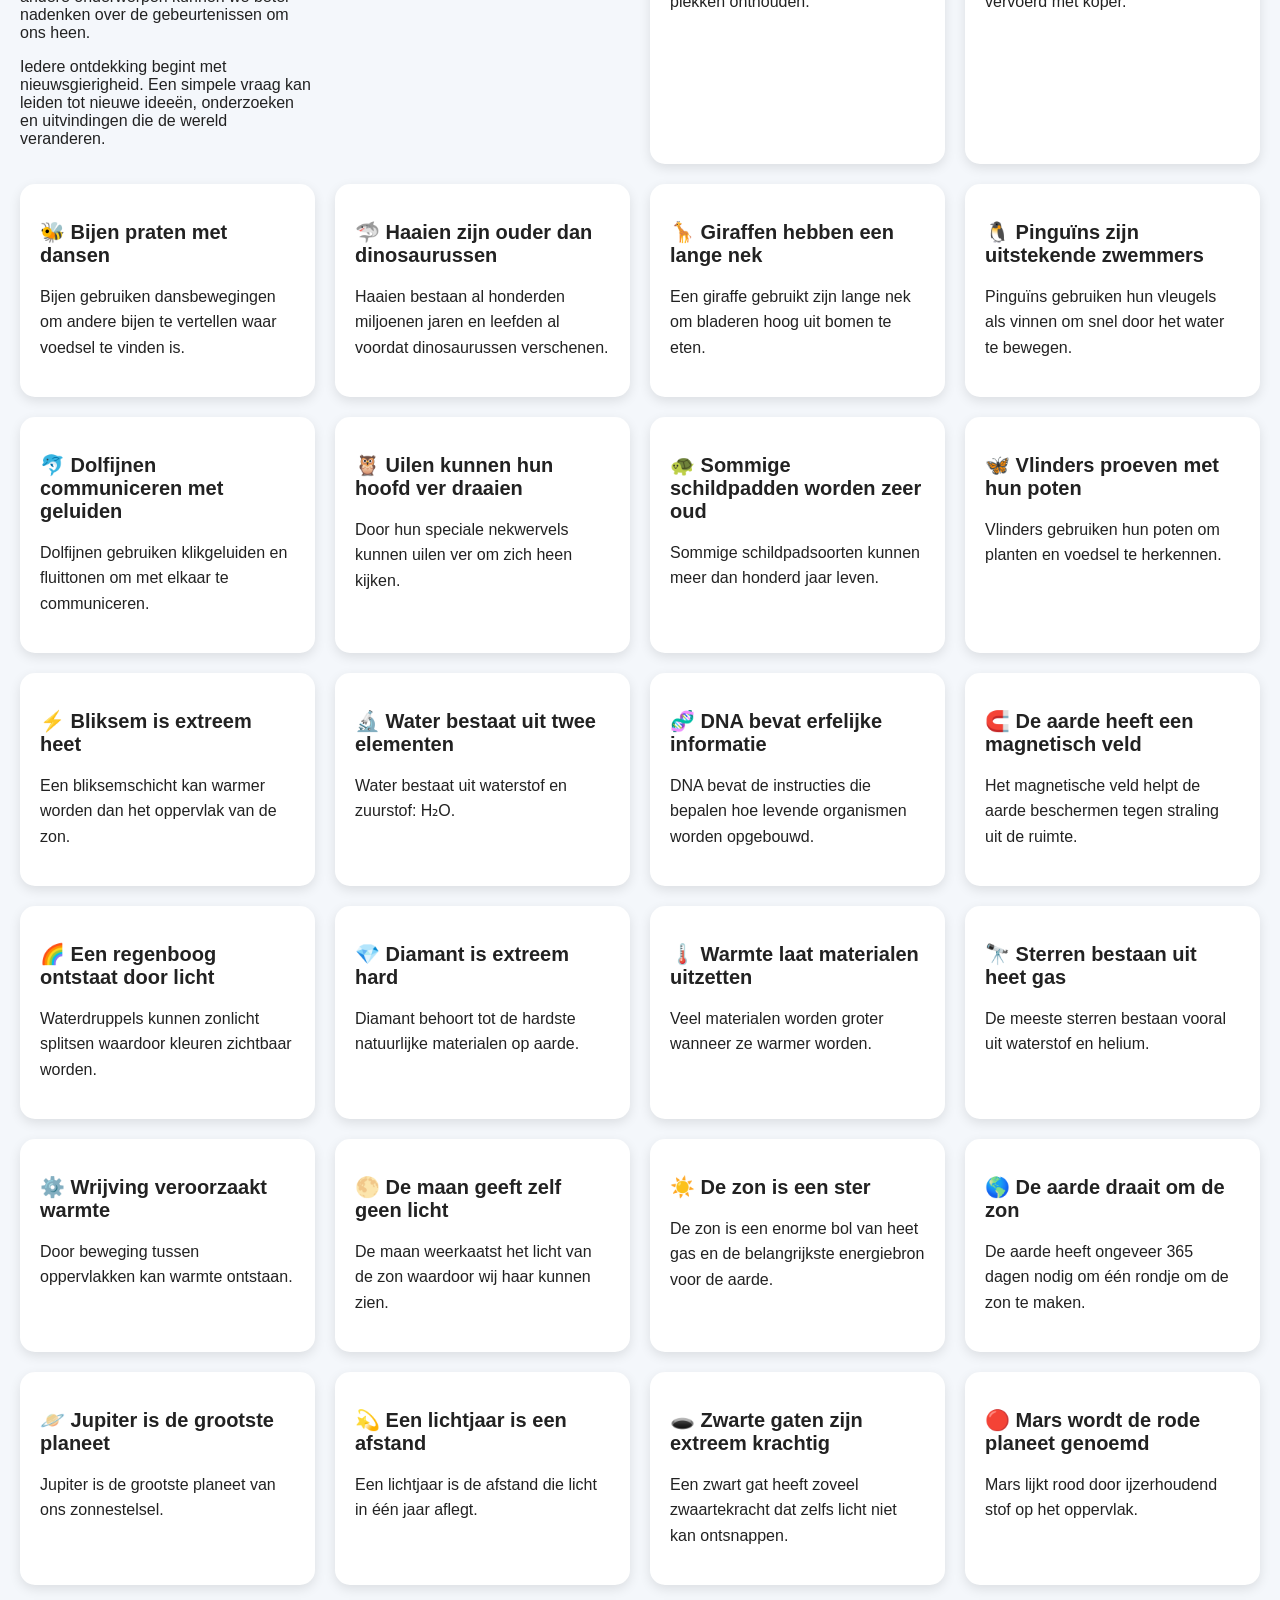
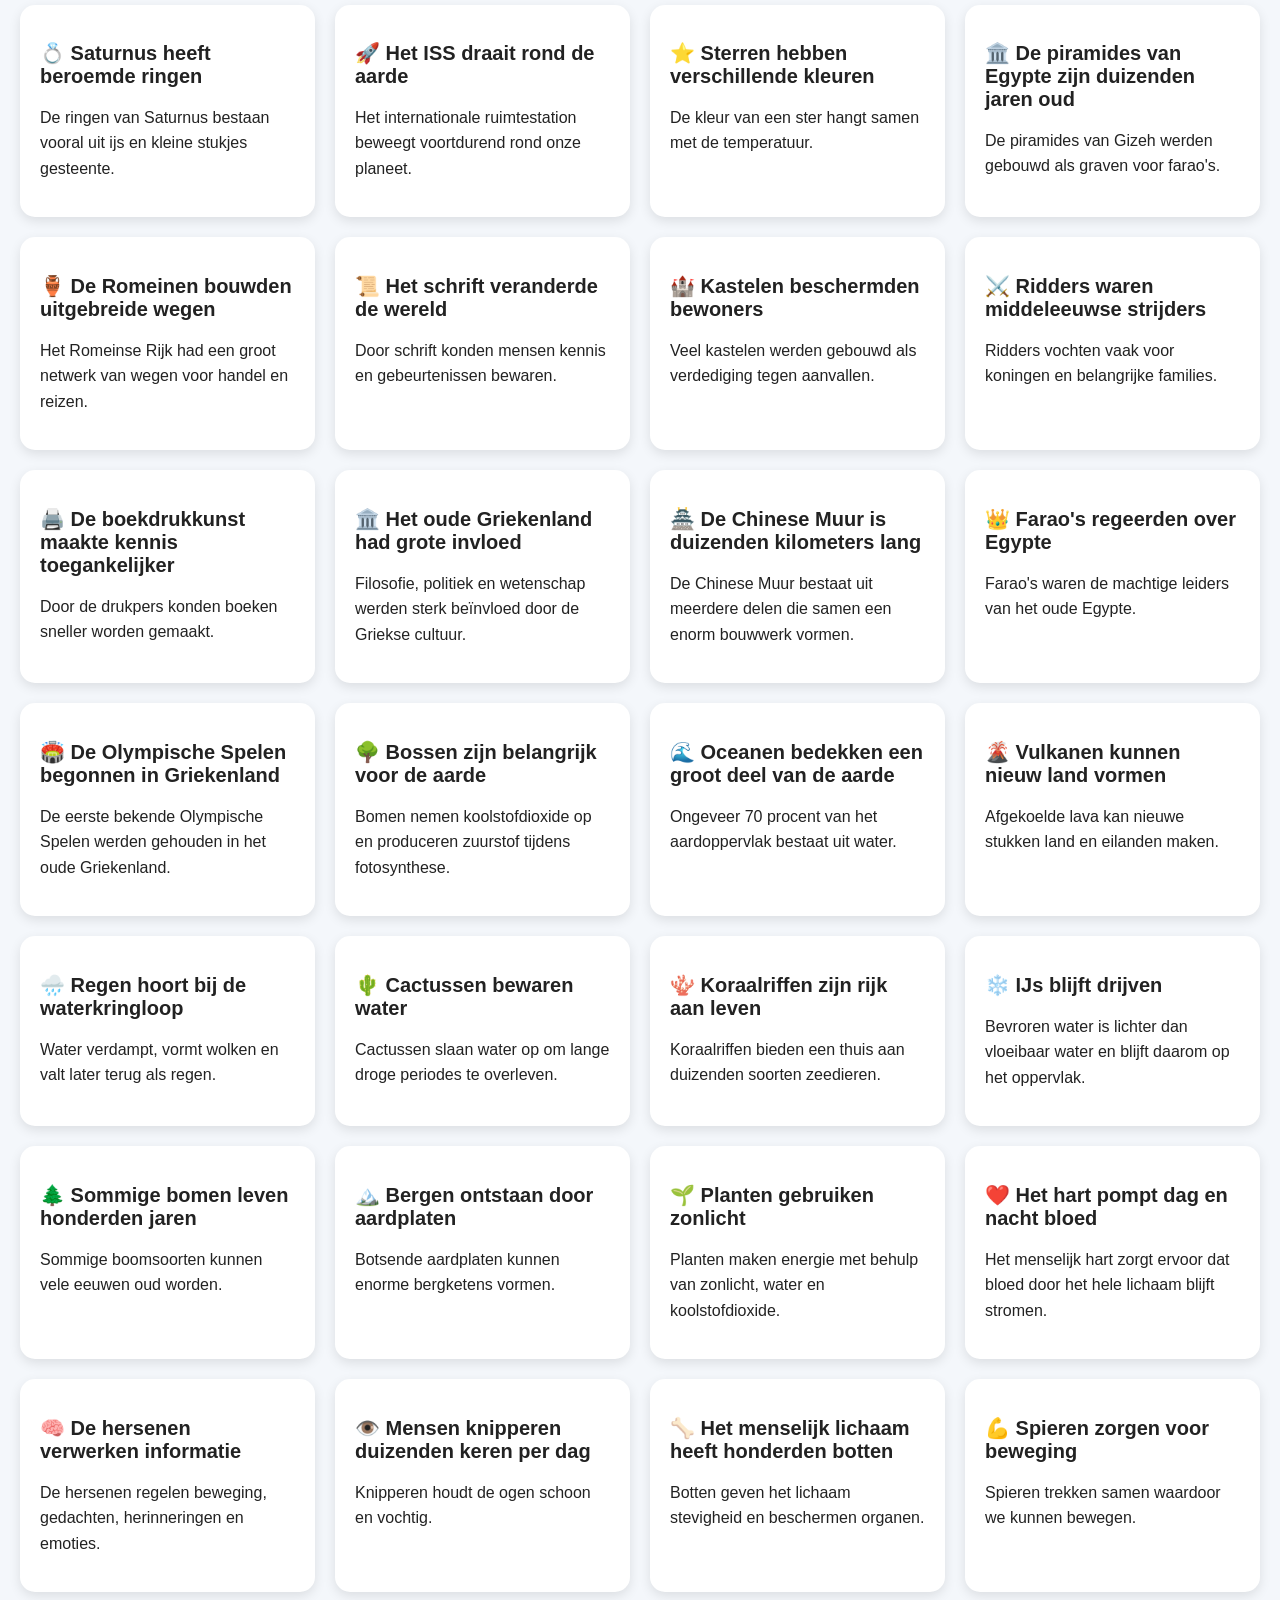
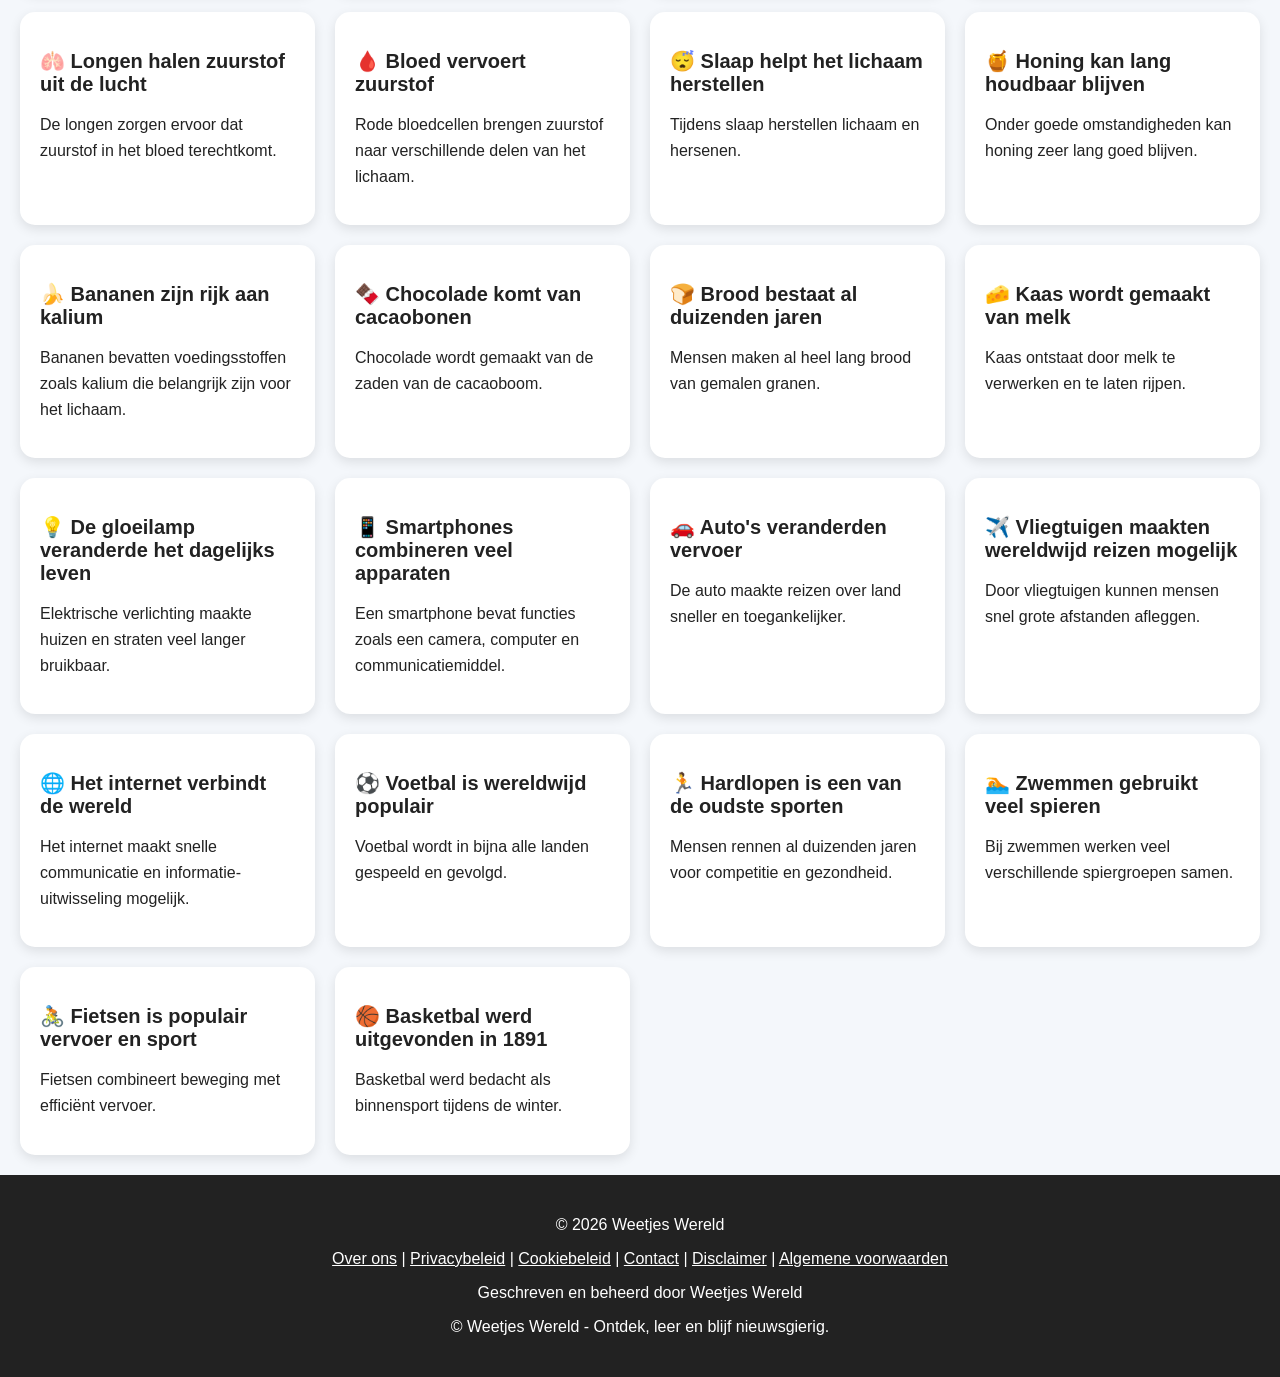
==== commit 372a240a: "Update index.html" ====
--- a/index.html
+++ b/index.html
@@ -260,7 +260,22 @@
 </section>
 
 
-
+<!-- Google AdSense advertentie -->
+<div class="advertentie">
+
+<ins class="adsbygoogle"
+     style="display:block"
+     data-ad-client="ca-pub-6813339615680211"
+     data-ad-slot="2798870957"
+     data-ad-format="auto"
+     data-full-width-responsive="true">
+</ins>
+
+<script>
+(adsbygoogle = window.adsbygoogle || []).push({});
+</script>
+
+</div>
 
 <section class="kaart geschiedenis">
 
